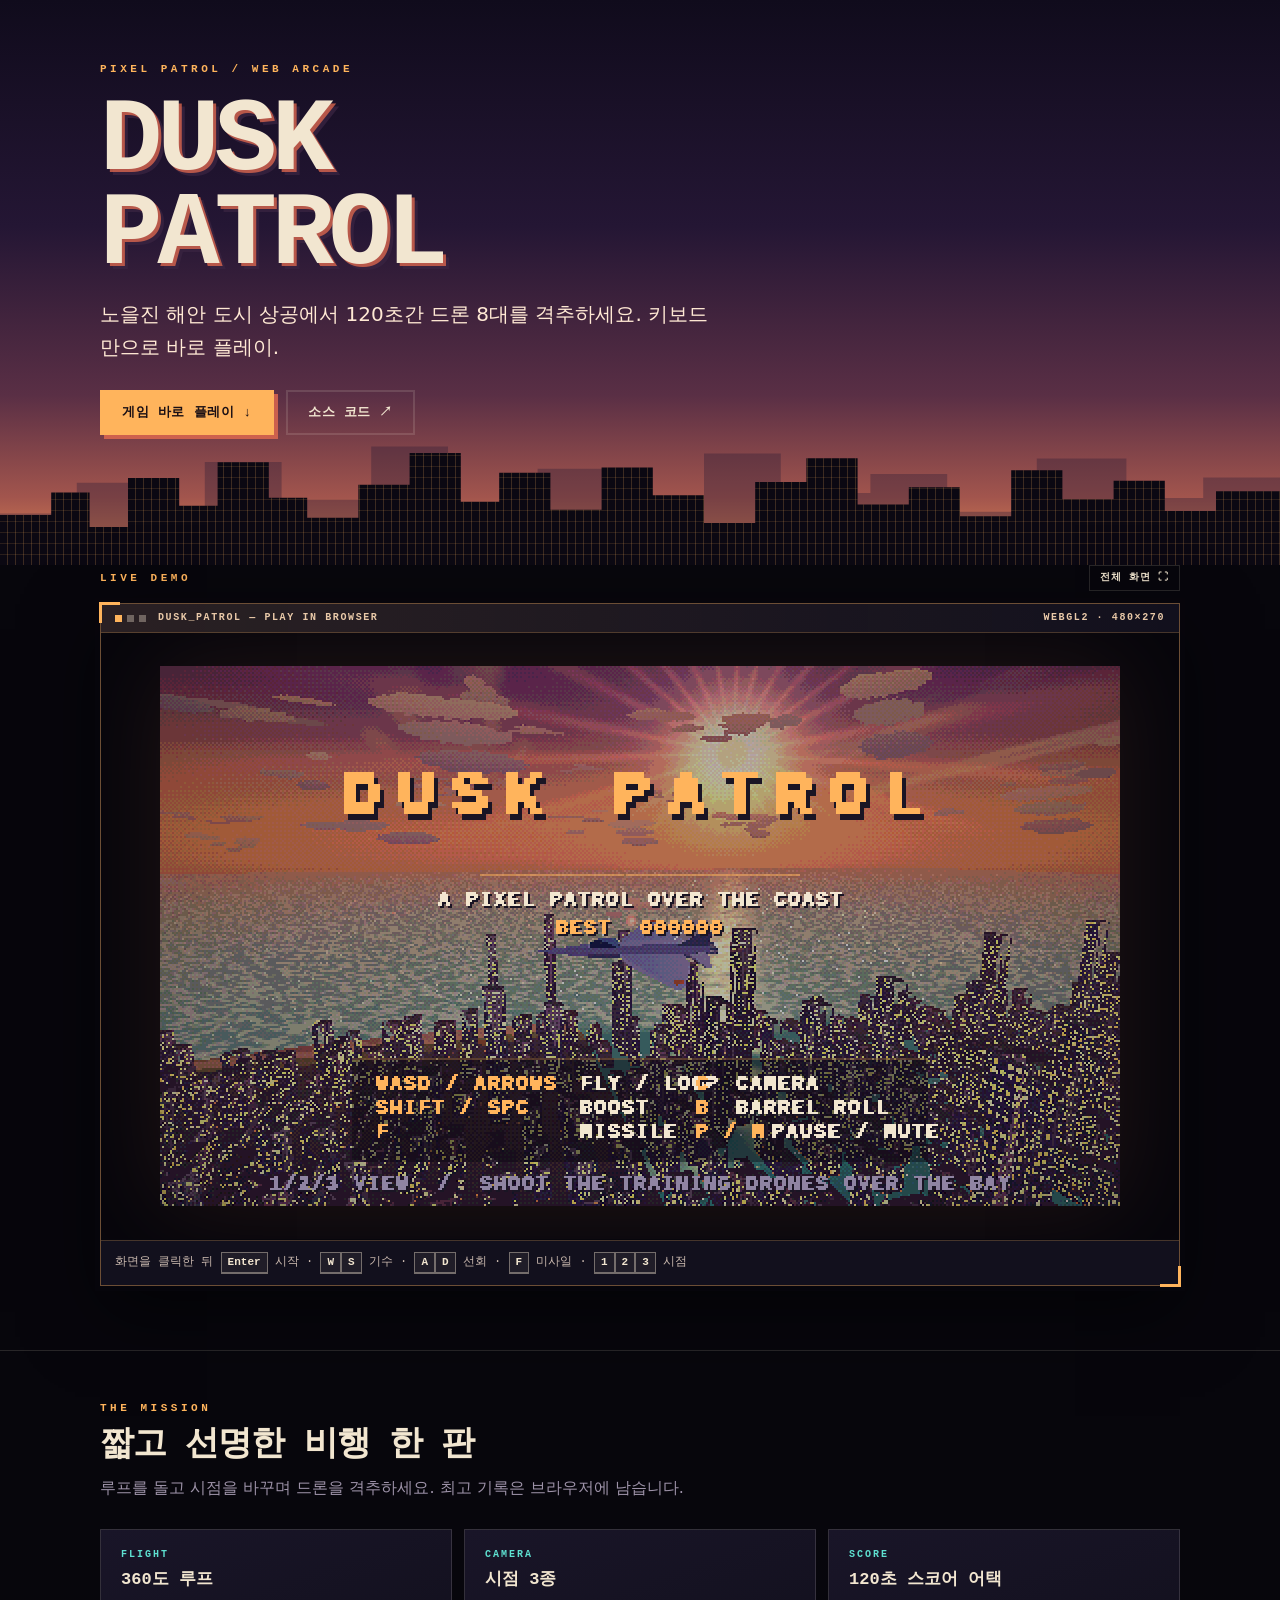
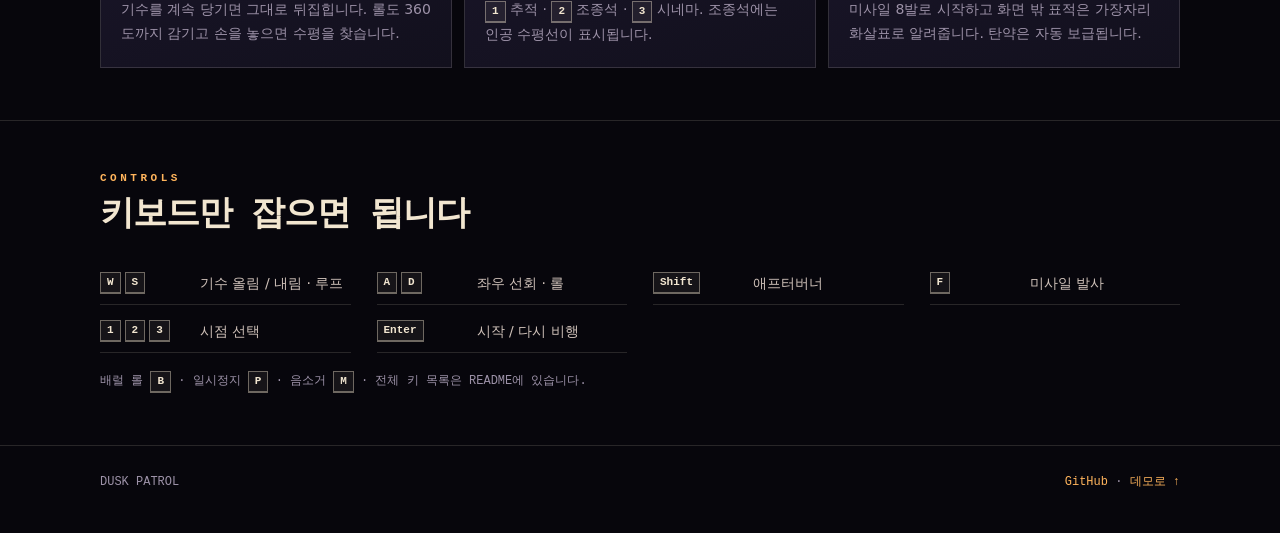
==== index.html @ 019f0d39 "Trim sky noise, HUD text, and landing sections" ====
<!doctype html>
<html lang="ko">
<head>
<meta charset="utf-8">
<meta name="viewport" content="width=device-width,initial-scale=1">
<title>DUSK PATROL — 픽셀 아트 전투기</title>
<meta name="description" content="WebGL2로 만든 480×270 픽셀 아트 전투기 게임. 360도 루프, 조종석 1인칭, 120초 드론 격추. 설치 없이 브라우저에서 바로 플레이.">
<meta property="og:type" content="website">
<meta property="og:title" content="DUSK PATROL">
<meta property="og:description" content="노을진 해안 도시 상공에서 120초간 드론 8대를 격추하세요. 키보드만으로 즐기는 픽셀 아트 플라이트 액션.">
<style>
  :root{
    --ink:#07060c;
    --panel:#12101d;
    --line:rgba(242,230,208,.14);
    --bone:#f2e6d0;
    --dim:#9d92a8;
    --amber:#ffb45c;
    --teal:#5ee0d0;
    --mono:ui-monospace,"SFMono-Regular",Consolas,"Courier New",monospace;
    --sans:system-ui,-apple-system,"Segoe UI","Malgun Gothic","Apple SD Gothic Neo",sans-serif;
  }
  *{box-sizing:border-box}
  html{scroll-behavior:smooth}
  body{margin:0;background:var(--ink);color:var(--bone);font-family:var(--sans);line-height:1.65;-webkit-font-smoothing:antialiased}
  a{color:inherit}
  :focus-visible{outline:2px solid var(--teal);outline-offset:3px}

  .sky{
    position:relative;overflow:hidden;padding:0 0 96px;
    background:linear-gradient(180deg,#100b1c 0%,#241634 40%,#5a2f45 70%,#a2554d 88%,#e48a55 100%);
  }
  .skyline{
    position:absolute;left:0;right:0;bottom:0;height:132px;pointer-events:none;
    background:
      repeating-linear-gradient(90deg,transparent 0 7px,rgba(255,180,92,.20) 7px 8px),
      repeating-linear-gradient(0deg,transparent 0 10px,rgba(255,180,92,.13) 10px 11px),
      #0b0812;
    clip-path:polygon(0 100%,0 62%,4% 62%,4% 45%,7% 45%,7% 71%,10% 71%,10% 34%,14% 34%,14% 55%,17% 55%,17% 22%,21% 22%,21% 49%,24% 49%,24% 64%,28% 64%,28% 39%,32% 39%,32% 15%,36% 15%,36% 52%,39% 52%,39% 30%,43% 30%,43% 58%,47% 58%,47% 26%,51% 26%,51% 47%,55% 47%,55% 68%,59% 68%,59% 37%,63% 37%,63% 19%,67% 19%,67% 54%,71% 54%,71% 41%,75% 41%,75% 63%,79% 63%,79% 28%,83% 28%,83% 50%,87% 50%,87% 36%,91% 36%,91% 59%,95% 59%,95% 44%,100% 44%,100% 100%);
  }
  .skyline.back{
    height:172px;opacity:.35;background:#2a1b34;
    clip-path:polygon(0 100%,0 70%,6% 70%,6% 52%,11% 52%,11% 75%,16% 75%,16% 40%,22% 40%,22% 62%,29% 62%,29% 31%,35% 31%,35% 66%,42% 66%,42% 44%,48% 44%,48% 72%,55% 72%,55% 35%,61% 35%,61% 58%,68% 58%,68% 47%,74% 47%,74% 69%,81% 69%,81% 38%,88% 38%,88% 61%,94% 61%,94% 49%,100% 49%,100% 100%);
  }

  .wrap{width:min(1080px,calc(100% - 40px));margin:0 auto;position:relative;z-index:1}
  .kicker{font:700 11px/1 var(--mono);letter-spacing:.32em;text-transform:uppercase;color:var(--amber)}
  .hero{padding:64px 0 34px;max-width:720px}
  h1{
    font:900 clamp(52px,10vw,104px)/.9 var(--mono);
    letter-spacing:-.05em;margin:20px 0 16px;
    text-shadow:3px 3px 0 rgba(228,107,79,.75),6px 6px 0 rgba(58,36,66,.75);
  }
  .lead{font-size:clamp(16px,2.2vw,20px);color:#ffe9d4;max-width:620px;margin:0 0 26px}
  .actions{display:flex;flex-wrap:wrap;gap:12px}
  .btn{
    display:inline-flex;align-items:center;gap:9px;
    font:700 13px/1 var(--mono);letter-spacing:.05em;text-transform:uppercase;
    padding:14px 20px;border:2px solid var(--amber);background:var(--amber);color:#1a0f14;
    text-decoration:none;box-shadow:4px 4px 0 rgba(228,107,79,.8);
    transition:transform .12s ease,box-shadow .12s ease;
  }
  .btn:hover{transform:translate(-2px,-2px);box-shadow:6px 6px 0 rgba(228,107,79,.8)}
  .btn.ghost{background:transparent;color:var(--bone);border-color:var(--line);box-shadow:none}
  .btn.ghost:hover{border-color:var(--teal);color:var(--teal)}

  .demo-block{position:relative;padding-bottom:64px}
  .demo-head{display:flex;align-items:center;justify-content:space-between;gap:16px;margin-bottom:12px;flex-wrap:wrap}
  .section-label{font:700 11px/1 var(--mono);letter-spacing:.32em;text-transform:uppercase;color:var(--amber);display:flex;align-items:center;gap:10px}
  .live-dot{width:7px;height:7px;background:var(--teal);box-shadow:0 0 10px var(--teal)}
  .console{
    position:relative;border:1px solid rgba(255,180,92,.38);background:var(--panel);
    box-shadow:0 0 0 5px rgba(7,6,12,.9),0 26px 70px rgba(0,0,0,.55);
  }
  .console::before,.console::after{content:"";position:absolute;width:18px;height:18px;z-index:3;pointer-events:none;border-color:var(--amber);border-style:solid}
  .console::before{top:-2px;left:-2px;border-width:3px 0 0 3px}
  .console::after{bottom:-2px;right:-2px;border-width:0 3px 3px 0}
  .console-bar{
    display:flex;align-items:center;gap:12px;padding:9px 14px;
    border-bottom:1px solid rgba(255,180,92,.22);
    background:linear-gradient(90deg,rgba(255,180,92,.1),transparent);
    font:700 10px/1 var(--mono);letter-spacing:.16em;text-transform:uppercase;color:#e9c9a8;
  }
  .dots{display:flex;gap:5px}
  .dots i{width:7px;height:7px;background:rgba(242,230,208,.35);display:block}
  .dots i:first-child{background:var(--amber)}
  .console-bar .spacer{flex:1}
  .fs-btn{
    border:1px solid var(--line);background:transparent;color:var(--bone);
    font:700 10px/1 var(--mono);letter-spacing:.1em;text-transform:uppercase;
    padding:7px 10px;cursor:pointer;
  }
  .fs-btn:hover{border-color:var(--amber);color:var(--amber)}
  .screen{position:relative;aspect-ratio:16/9;background:#07060c;overflow:hidden}
  .screen iframe{position:absolute;inset:0;width:100%;height:100%;border:0;display:block;background:#07060c}
  .demo-hint{
    padding:11px 14px;border-top:1px solid rgba(255,180,92,.22);
    color:#c9b8ae;font:500 12px/1.6 var(--mono);
  }
  kbd{
    display:inline-block;font:700 11px/1 var(--mono);
    border:1px solid rgba(242,230,208,.4);border-bottom-width:2px;
    padding:4px 6px;color:var(--bone);background:rgba(242,230,208,.06);
  }

  section.body{padding:52px 0;border-top:1px solid var(--line)}
  .intro{margin-bottom:28px}
  h2{font:800 clamp(24px,4vw,34px)/1.15 var(--mono);letter-spacing:-.03em;margin:12px 0 10px}
  .intro p{color:var(--dim);margin:0;max-width:660px}
  .cards{display:grid;grid-template-columns:repeat(3,minmax(0,1fr));gap:12px}
  .card{background:linear-gradient(160deg,#191528,var(--panel));border:1px solid var(--line);padding:20px}
  .card .tag{font:700 10px/1 var(--mono);letter-spacing:.2em;text-transform:uppercase;color:var(--teal)}
  .card h3{font:800 17px/1.2 var(--mono);margin:10px 0 8px}
  .card p{margin:0;color:var(--dim);font-size:14px}

  .keys{display:grid;grid-template-columns:repeat(auto-fit,minmax(210px,1fr));gap:6px 26px}
  .keyrow{display:flex;align-items:center;gap:12px;padding:9px 0;border-bottom:1px solid var(--line)}
  .keyrow .keyset{display:flex;gap:4px;min-width:88px}
  .keyrow span{color:#cfc1b9;font-size:14px}
  .note{color:var(--dim);font:500 12px/1.6 var(--mono);margin:18px 0 0}

  footer{border-top:1px solid var(--line);padding:26px 0 40px;color:var(--dim);font:500 12px/1.8 var(--mono)}
  .foot{display:flex;justify-content:space-between;gap:18px;flex-wrap:wrap}
  footer a{color:var(--amber);text-decoration:none}
  footer a:hover{text-decoration:underline}

  @media(max-width:760px){
    .hero{padding:46px 0 28px}
    .cards{grid-template-columns:1fr}
    .console-bar .spacer{display:none}
    .sky{padding-bottom:78px}
    .skyline{height:96px}.skyline.back{height:126px}
  }
  @media(prefers-reduced-motion:reduce){html{scroll-behavior:auto}*{transition:none!important}}
</style>
</head>
<body>

<header class="sky">
  <div class="skyline back"></div>
  <div class="skyline"></div>
  <div class="wrap">
    <div class="hero">
      <div class="kicker">Pixel patrol / web arcade</div>
      <h1>DUSK<br>PATROL</h1>
      <p class="lead">노을진 해안 도시 상공에서 120초간 드론 8대를 격추하세요. 키보드만으로 바로 플레이.</p>
      <div class="actions">
        <a class="btn" href="#demo">게임 바로 플레이 <span aria-hidden="true">↓</span></a>
        <a class="btn ghost" href="https://github.com/jeiel85/dusk-patrol" target="_blank" rel="noopener">소스 코드 ↗</a>
      </div>
    </div>
  </div>
</header>

<main>
  <div class="wrap demo-block" id="demo">
    <div class="demo-head">
      <div class="section-label">Live demo</div>
      <button class="fs-btn" id="fullscreen" type="button">전체 화면 ⛶</button>
    </div>
    <div class="console" id="console">
      <div class="console-bar">
        <span class="dots" aria-hidden="true"><i></i><i></i><i></i></span>
        <span>dusk_patrol — play in browser</span>
        <span class="spacer"></span>
        <span>WebGL2 · 480×270</span>
      </div>
      <div class="screen">
        <iframe id="game" src="game/index.html" title="DUSK PATROL 라이브 데모 — 브라우저에서 바로 플레이하는 전투기 게임" allow="fullscreen" allowfullscreen></iframe>
      </div>
      <div class="demo-hint">화면을 클릭한 뒤 <kbd>Enter</kbd> 시작 · <kbd>W</kbd><kbd>S</kbd> 기수 · <kbd>A</kbd><kbd>D</kbd> 선회 · <kbd>F</kbd> 미사일 · <kbd>1</kbd><kbd>2</kbd><kbd>3</kbd> 시점</div>
    </div>
  </div>

  <section class="body">
    <div class="wrap">
      <div class="intro">
        <div class="section-label">The mission</div>
        <h2>짧고 선명한 비행 한 판</h2>
        <p>루프를 돌고 시점을 바꾸며 드론을 격추하세요. 최고 기록은 브라우저에 남습니다.</p>
      </div>
      <div class="cards">
        <article class="card">
          <div class="tag">Flight</div>
          <h3>360도 루프</h3>
          <p>기수를 계속 당기면 그대로 뒤집힙니다. 롤도 360도까지 감기고 손을 놓으면 수평을 찾습니다.</p>
        </article>
        <article class="card">
          <div class="tag">Camera</div>
          <h3>시점 3종</h3>
          <p><kbd>1</kbd> 추적 · <kbd>2</kbd> 조종석 · <kbd>3</kbd> 시네마. 조종석에는 인공 수평선이 표시됩니다.</p>
        </article>
        <article class="card">
          <div class="tag">Score</div>
          <h3>120초 스코어 어택</h3>
          <p>미사일 8발로 시작하고 화면 밖 표적은 가장자리 화살표로 알려줍니다. 탄약은 자동 보급됩니다.</p>
        </article>
      </div>
    </div>
  </section>

  <section class="body">
    <div class="wrap">
      <div class="intro">
        <div class="section-label">Controls</div>
        <h2>키보드만 잡으면 됩니다</h2>
      </div>
      <div class="keys">
        <div class="keyrow"><span class="keyset"><kbd>W</kbd><kbd>S</kbd></span><span>기수 올림 / 내림 · 루프</span></div>
        <div class="keyrow"><span class="keyset"><kbd>A</kbd><kbd>D</kbd></span><span>좌우 선회 · 롤</span></div>
        <div class="keyrow"><span class="keyset"><kbd>Shift</kbd></span><span>애프터버너</span></div>
        <div class="keyrow"><span class="keyset"><kbd>F</kbd></span><span>미사일 발사</span></div>
        <div class="keyrow"><span class="keyset"><kbd>1</kbd><kbd>2</kbd><kbd>3</kbd></span><span>시점 선택</span></div>
        <div class="keyrow"><span class="keyset"><kbd>Enter</kbd></span><span>시작 / 다시 비행</span></div>
      </div>
      <p class="note">배럴 롤 <kbd>B</kbd> · 일시정지 <kbd>P</kbd> · 음소거 <kbd>M</kbd> · 전체 키 목록은 README에 있습니다.</p>
    </div>
  </section>

</main>

<footer>
  <div class="wrap foot">
    <span>DUSK PATROL</span>
    <span><a href="https://github.com/jeiel85/dusk-patrol" target="_blank" rel="noopener">GitHub</a> · <a href="#demo">데모로 ↑</a></span>
  </div>
</footer>

<script>
  document.getElementById('fullscreen').addEventListener('click', function () {
    const box = document.getElementById('console');
    if (document.fullscreenElement) { document.exitFullscreen(); return; }
    if (box.requestFullscreen) box.requestFullscreen();
    document.getElementById('game').focus();
  });
</script>
</body>
</html>
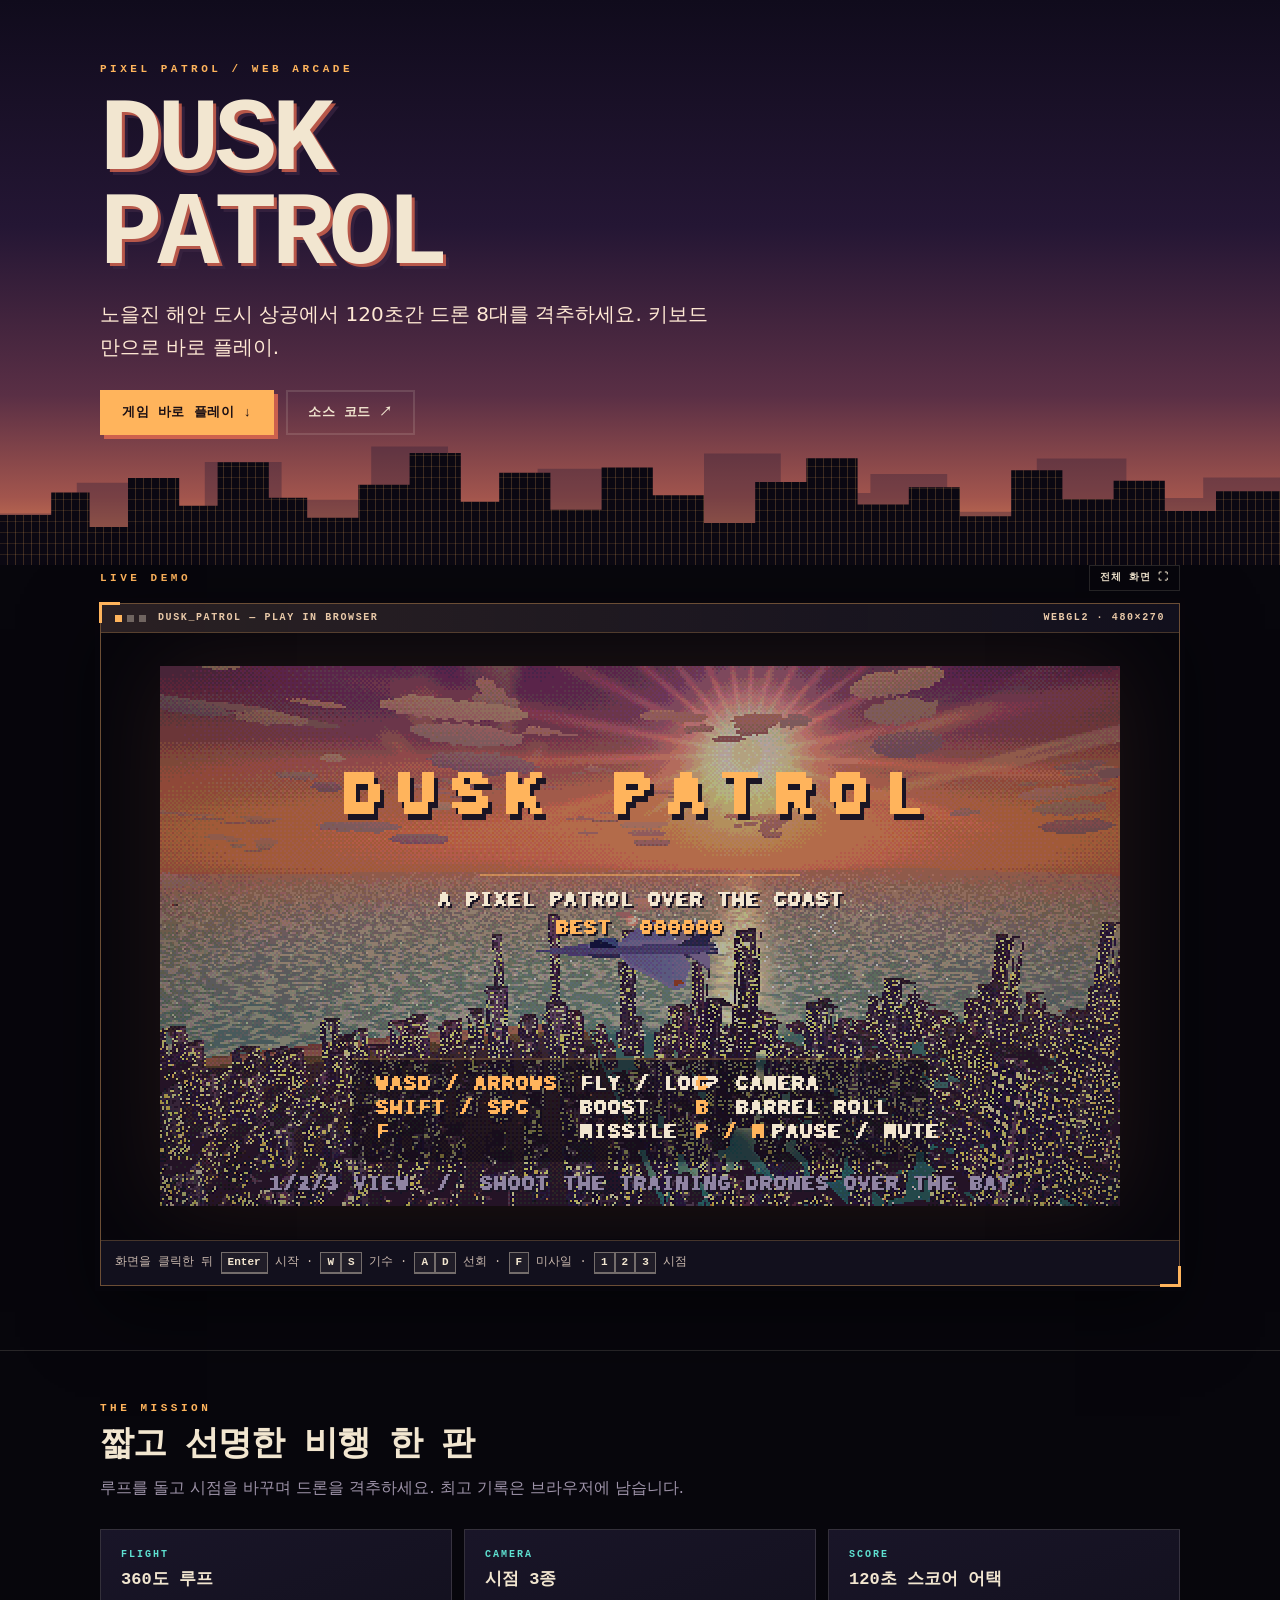
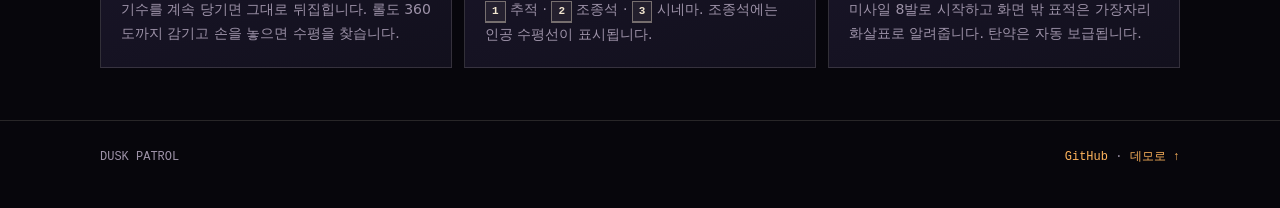
==== commit fedbf957: "Remove per-cloud allocations and landing controls section" ====
--- a/index.html
+++ b/index.html
@@ -113,12 +113,6 @@
   .card h3{font:800 17px/1.2 var(--mono);margin:10px 0 8px}
   .card p{margin:0;color:var(--dim);font-size:14px}
 
-  .keys{display:grid;grid-template-columns:repeat(auto-fit,minmax(210px,1fr));gap:6px 26px}
-  .keyrow{display:flex;align-items:center;gap:12px;padding:9px 0;border-bottom:1px solid var(--line)}
-  .keyrow .keyset{display:flex;gap:4px;min-width:88px}
-  .keyrow span{color:#cfc1b9;font-size:14px}
-  .note{color:var(--dim);font:500 12px/1.6 var(--mono);margin:18px 0 0}
-
   footer{border-top:1px solid var(--line);padding:26px 0 40px;color:var(--dim);font:500 12px/1.8 var(--mono)}
   .foot{display:flex;justify-content:space-between;gap:18px;flex-wrap:wrap}
   footer a{color:var(--amber);text-decoration:none}
@@ -199,24 +193,6 @@
     </div>
   </section>
 
-  <section class="body">
-    <div class="wrap">
-      <div class="intro">
-        <div class="section-label">Controls</div>
-        <h2>키보드만 잡으면 됩니다</h2>
-      </div>
-      <div class="keys">
-        <div class="keyrow"><span class="keyset"><kbd>W</kbd><kbd>S</kbd></span><span>기수 올림 / 내림 · 루프</span></div>
-        <div class="keyrow"><span class="keyset"><kbd>A</kbd><kbd>D</kbd></span><span>좌우 선회 · 롤</span></div>
-        <div class="keyrow"><span class="keyset"><kbd>Shift</kbd></span><span>애프터버너</span></div>
-        <div class="keyrow"><span class="keyset"><kbd>F</kbd></span><span>미사일 발사</span></div>
-        <div class="keyrow"><span class="keyset"><kbd>1</kbd><kbd>2</kbd><kbd>3</kbd></span><span>시점 선택</span></div>
-        <div class="keyrow"><span class="keyset"><kbd>Enter</kbd></span><span>시작 / 다시 비행</span></div>
-      </div>
-      <p class="note">배럴 롤 <kbd>B</kbd> · 일시정지 <kbd>P</kbd> · 음소거 <kbd>M</kbd> · 전체 키 목록은 README에 있습니다.</p>
-    </div>
-  </section>
-
 </main>
 
 <footer>
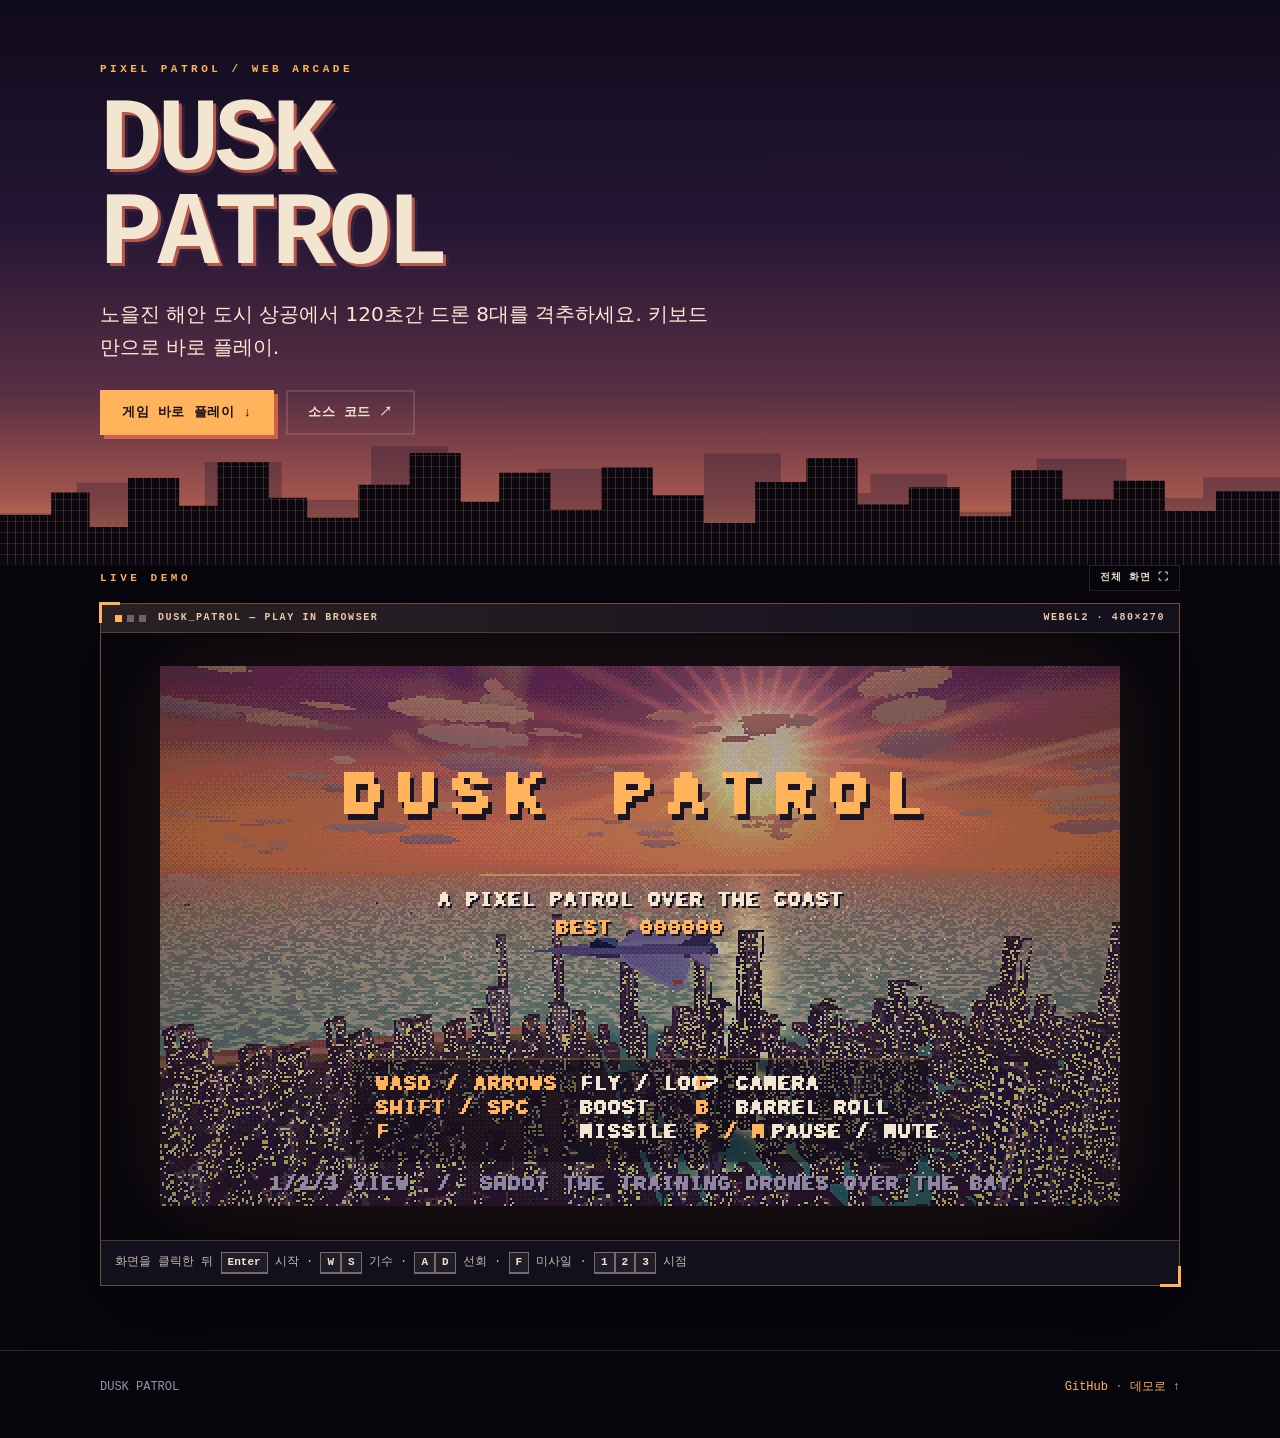
==== commit 61142ff4: "Precompute cloud tint and drop landing intro cards" ====
--- a/index.html
+++ b/index.html
@@ -103,16 +103,6 @@
     padding:4px 6px;color:var(--bone);background:rgba(242,230,208,.06);
   }
 
-  section.body{padding:52px 0;border-top:1px solid var(--line)}
-  .intro{margin-bottom:28px}
-  h2{font:800 clamp(24px,4vw,34px)/1.15 var(--mono);letter-spacing:-.03em;margin:12px 0 10px}
-  .intro p{color:var(--dim);margin:0;max-width:660px}
-  .cards{display:grid;grid-template-columns:repeat(3,minmax(0,1fr));gap:12px}
-  .card{background:linear-gradient(160deg,#191528,var(--panel));border:1px solid var(--line);padding:20px}
-  .card .tag{font:700 10px/1 var(--mono);letter-spacing:.2em;text-transform:uppercase;color:var(--teal)}
-  .card h3{font:800 17px/1.2 var(--mono);margin:10px 0 8px}
-  .card p{margin:0;color:var(--dim);font-size:14px}
-
   footer{border-top:1px solid var(--line);padding:26px 0 40px;color:var(--dim);font:500 12px/1.8 var(--mono)}
   .foot{display:flex;justify-content:space-between;gap:18px;flex-wrap:wrap}
   footer a{color:var(--amber);text-decoration:none}
@@ -120,7 +110,6 @@
 
   @media(max-width:760px){
     .hero{padding:46px 0 28px}
-    .cards{grid-template-columns:1fr}
     .console-bar .spacer{display:none}
     .sky{padding-bottom:78px}
     .skyline{height:96px}.skyline.back{height:126px}
@@ -166,33 +155,6 @@
     </div>
   </div>
 
-  <section class="body">
-    <div class="wrap">
-      <div class="intro">
-        <div class="section-label">The mission</div>
-        <h2>짧고 선명한 비행 한 판</h2>
-        <p>루프를 돌고 시점을 바꾸며 드론을 격추하세요. 최고 기록은 브라우저에 남습니다.</p>
-      </div>
-      <div class="cards">
-        <article class="card">
-          <div class="tag">Flight</div>
-          <h3>360도 루프</h3>
-          <p>기수를 계속 당기면 그대로 뒤집힙니다. 롤도 360도까지 감기고 손을 놓으면 수평을 찾습니다.</p>
-        </article>
-        <article class="card">
-          <div class="tag">Camera</div>
-          <h3>시점 3종</h3>
-          <p><kbd>1</kbd> 추적 · <kbd>2</kbd> 조종석 · <kbd>3</kbd> 시네마. 조종석에는 인공 수평선이 표시됩니다.</p>
-        </article>
-        <article class="card">
-          <div class="tag">Score</div>
-          <h3>120초 스코어 어택</h3>
-          <p>미사일 8발로 시작하고 화면 밖 표적은 가장자리 화살표로 알려줍니다. 탄약은 자동 보급됩니다.</p>
-        </article>
-      </div>
-    </div>
-  </section>
-
 </main>
 
 <footer>
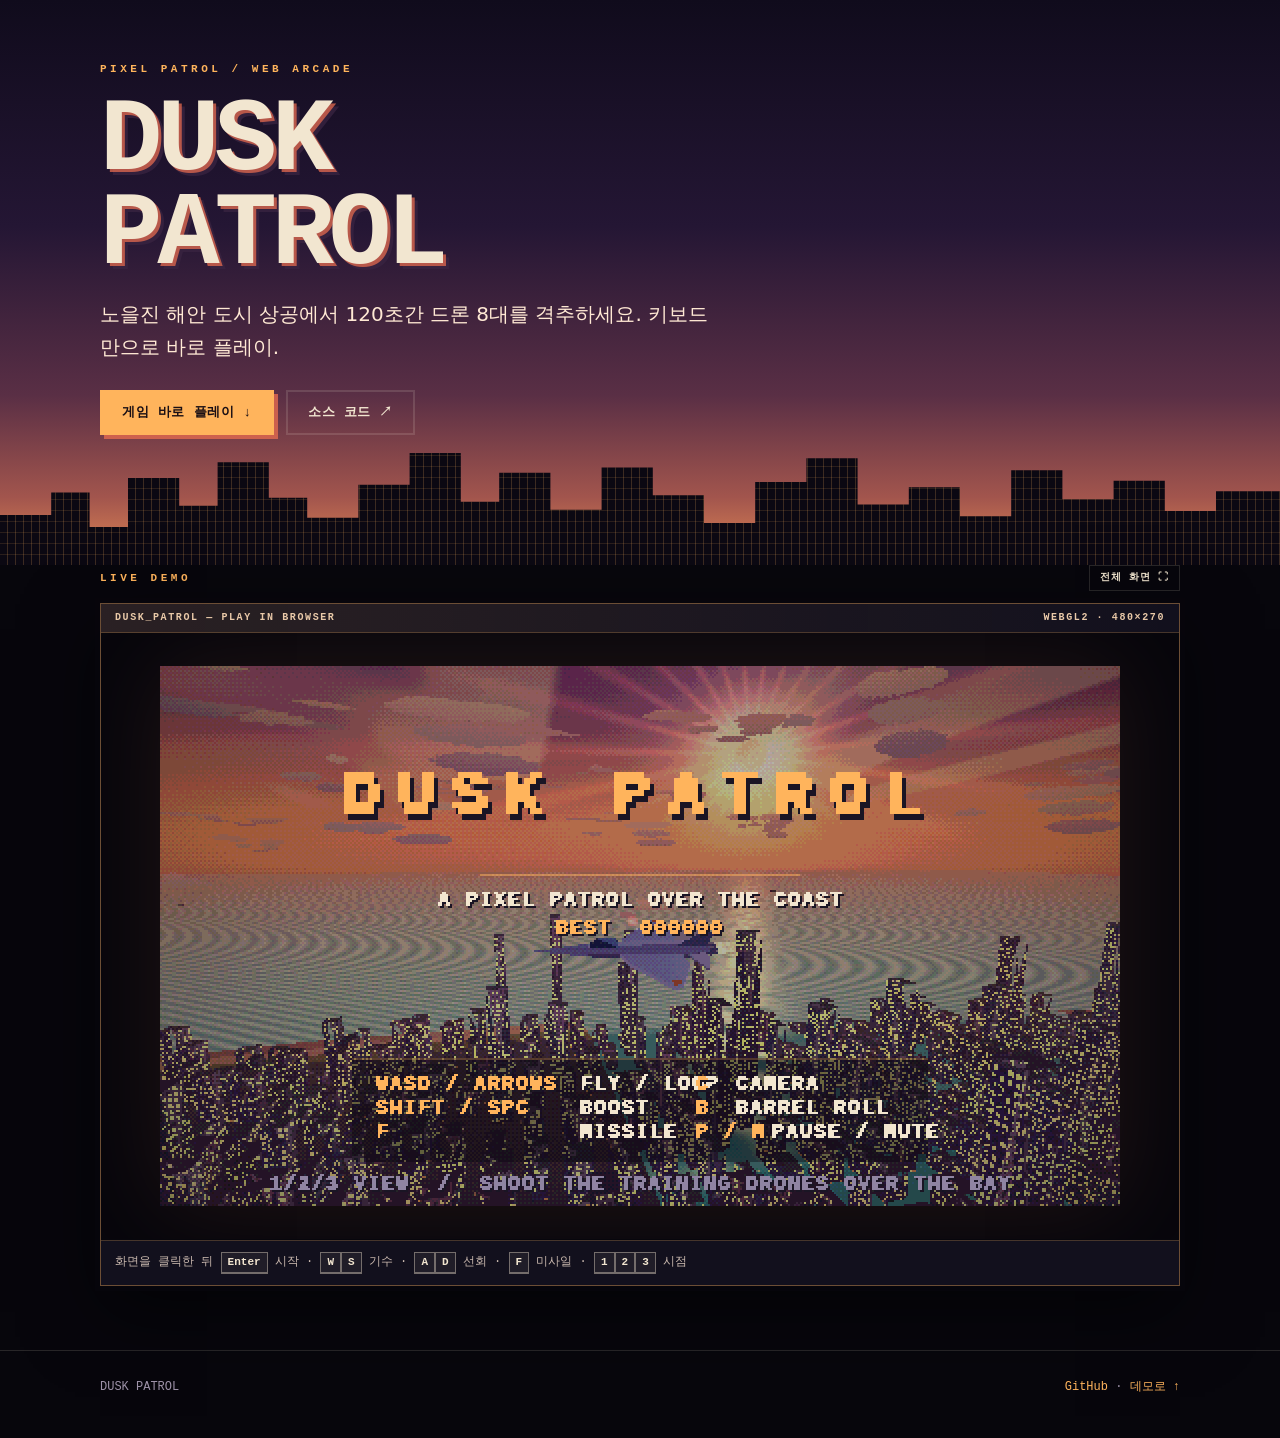
==== commit fe9ac932: "Simplify shaders for throughput and strip landing decorations" ====
--- a/index.html
+++ b/index.html
@@ -38,11 +38,6 @@
       #0b0812;
     clip-path:polygon(0 100%,0 62%,4% 62%,4% 45%,7% 45%,7% 71%,10% 71%,10% 34%,14% 34%,14% 55%,17% 55%,17% 22%,21% 22%,21% 49%,24% 49%,24% 64%,28% 64%,28% 39%,32% 39%,32% 15%,36% 15%,36% 52%,39% 52%,39% 30%,43% 30%,43% 58%,47% 58%,47% 26%,51% 26%,51% 47%,55% 47%,55% 68%,59% 68%,59% 37%,63% 37%,63% 19%,67% 19%,67% 54%,71% 54%,71% 41%,75% 41%,75% 63%,79% 63%,79% 28%,83% 28%,83% 50%,87% 50%,87% 36%,91% 36%,91% 59%,95% 59%,95% 44%,100% 44%,100% 100%);
   }
-  .skyline.back{
-    height:172px;opacity:.35;background:#2a1b34;
-    clip-path:polygon(0 100%,0 70%,6% 70%,6% 52%,11% 52%,11% 75%,16% 75%,16% 40%,22% 40%,22% 62%,29% 62%,29% 31%,35% 31%,35% 66%,42% 66%,42% 44%,48% 44%,48% 72%,55% 72%,55% 35%,61% 35%,61% 58%,68% 58%,68% 47%,74% 47%,74% 69%,81% 69%,81% 38%,88% 38%,88% 61%,94% 61%,94% 49%,100% 49%,100% 100%);
-  }
-
   .wrap{width:min(1080px,calc(100% - 40px));margin:0 auto;position:relative;z-index:1}
   .kicker{font:700 11px/1 var(--mono);letter-spacing:.32em;text-transform:uppercase;color:var(--amber)}
   .hero{padding:64px 0 34px;max-width:720px}
@@ -72,18 +67,12 @@
     position:relative;border:1px solid rgba(255,180,92,.38);background:var(--panel);
     box-shadow:0 0 0 5px rgba(7,6,12,.9),0 26px 70px rgba(0,0,0,.55);
   }
-  .console::before,.console::after{content:"";position:absolute;width:18px;height:18px;z-index:3;pointer-events:none;border-color:var(--amber);border-style:solid}
-  .console::before{top:-2px;left:-2px;border-width:3px 0 0 3px}
-  .console::after{bottom:-2px;right:-2px;border-width:0 3px 3px 0}
   .console-bar{
     display:flex;align-items:center;gap:12px;padding:9px 14px;
     border-bottom:1px solid rgba(255,180,92,.22);
     background:linear-gradient(90deg,rgba(255,180,92,.1),transparent);
     font:700 10px/1 var(--mono);letter-spacing:.16em;text-transform:uppercase;color:#e9c9a8;
   }
-  .dots{display:flex;gap:5px}
-  .dots i{width:7px;height:7px;background:rgba(242,230,208,.35);display:block}
-  .dots i:first-child{background:var(--amber)}
   .console-bar .spacer{flex:1}
   .fs-btn{
     border:1px solid var(--line);background:transparent;color:var(--bone);
@@ -112,7 +101,7 @@
     .hero{padding:46px 0 28px}
     .console-bar .spacer{display:none}
     .sky{padding-bottom:78px}
-    .skyline{height:96px}.skyline.back{height:126px}
+    .skyline{height:96px}
   }
   @media(prefers-reduced-motion:reduce){html{scroll-behavior:auto}*{transition:none!important}}
 </style>
@@ -120,7 +109,6 @@
 <body>
 
 <header class="sky">
-  <div class="skyline back"></div>
   <div class="skyline"></div>
   <div class="wrap">
     <div class="hero">
@@ -143,7 +131,6 @@
     </div>
     <div class="console" id="console">
       <div class="console-bar">
-        <span class="dots" aria-hidden="true"><i></i><i></i><i></i></span>
         <span>dusk_patrol — play in browser</span>
         <span class="spacer"></span>
         <span>WebGL2 · 480×270</span>
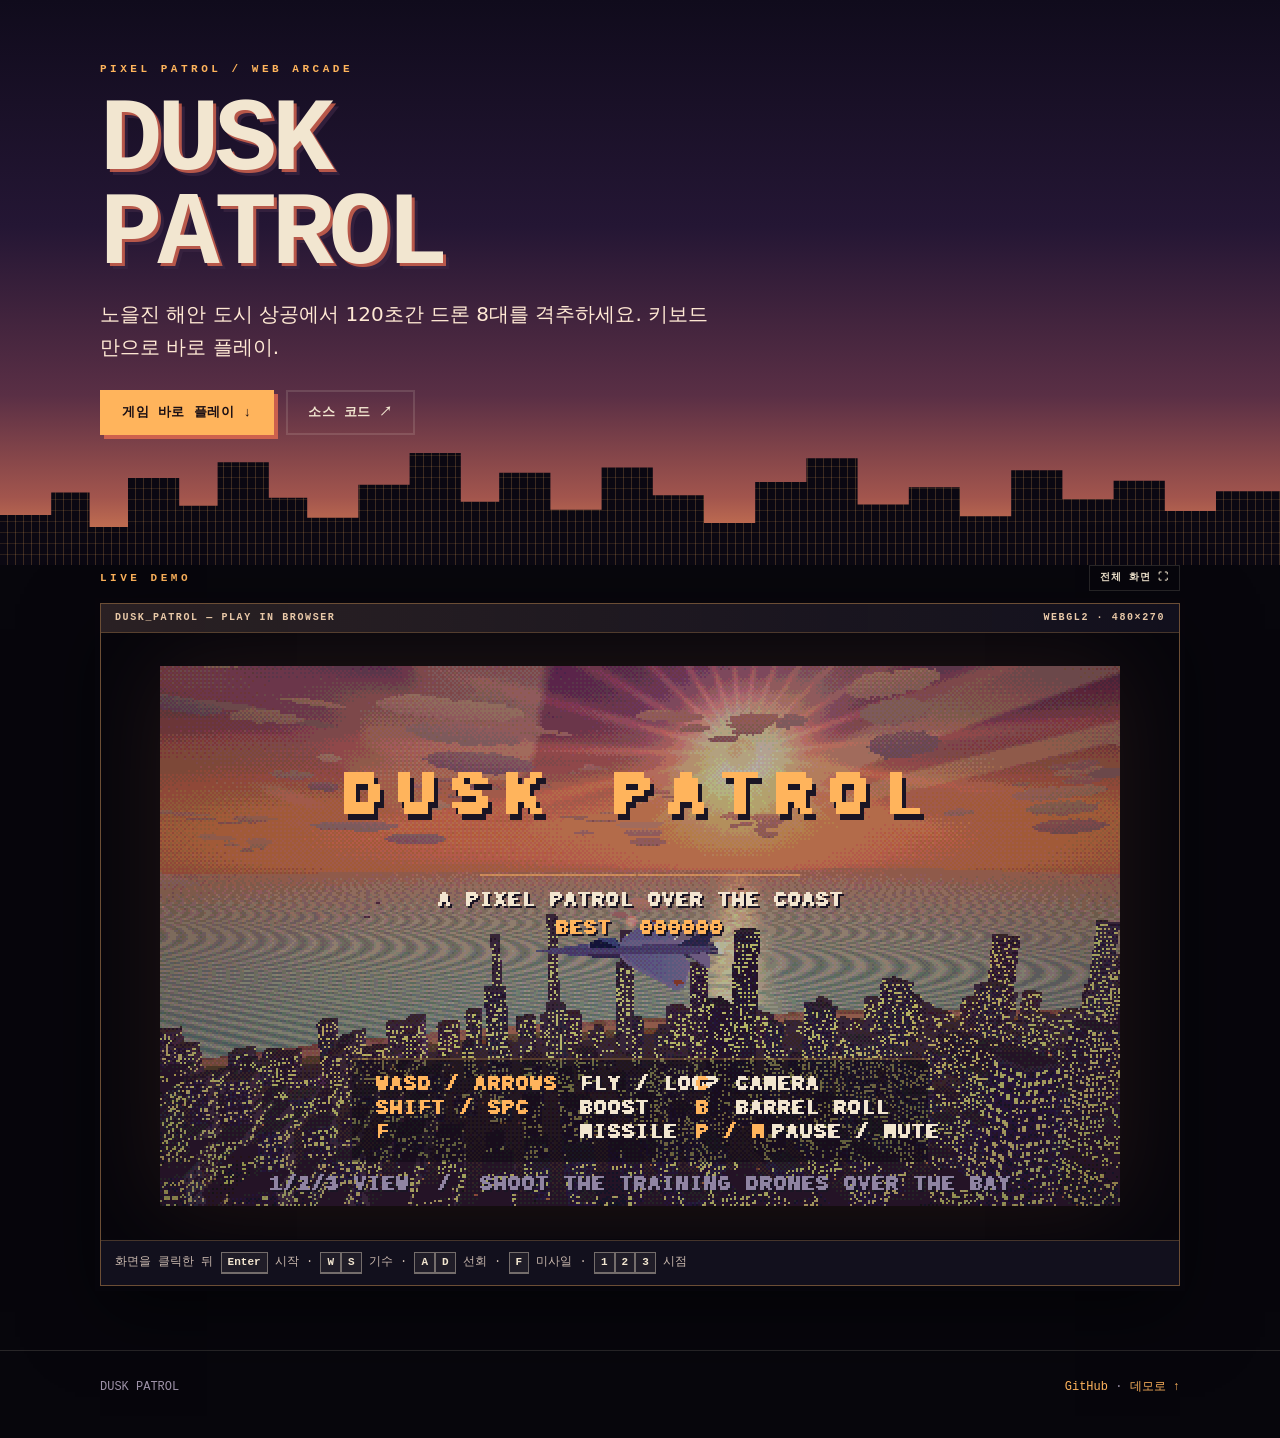
==== commit 8d87aa56: "Add gameplay cover image for link previews Co-Authored-By: Claude Opus 5.5 <noreply@anthropic.com>" ====
--- a/index.html
+++ b/index.html
@@ -8,6 +8,10 @@
 <meta property="og:type" content="website">
 <meta property="og:title" content="DUSK PATROL">
 <meta property="og:description" content="노을진 해안 도시 상공에서 120초간 드론 8대를 격추하세요. 키보드만으로 즐기는 픽셀 아트 플라이트 액션.">
+<meta property="og:image" content="https://jeiel85.github.io/dusk-patrol/docs/cover.png">
+<meta property="og:image:width" content="960">
+<meta property="og:image:height" content="540">
+<meta name="twitter:card" content="summary_large_image">
 <style>
   :root{
     --ink:#07060c;
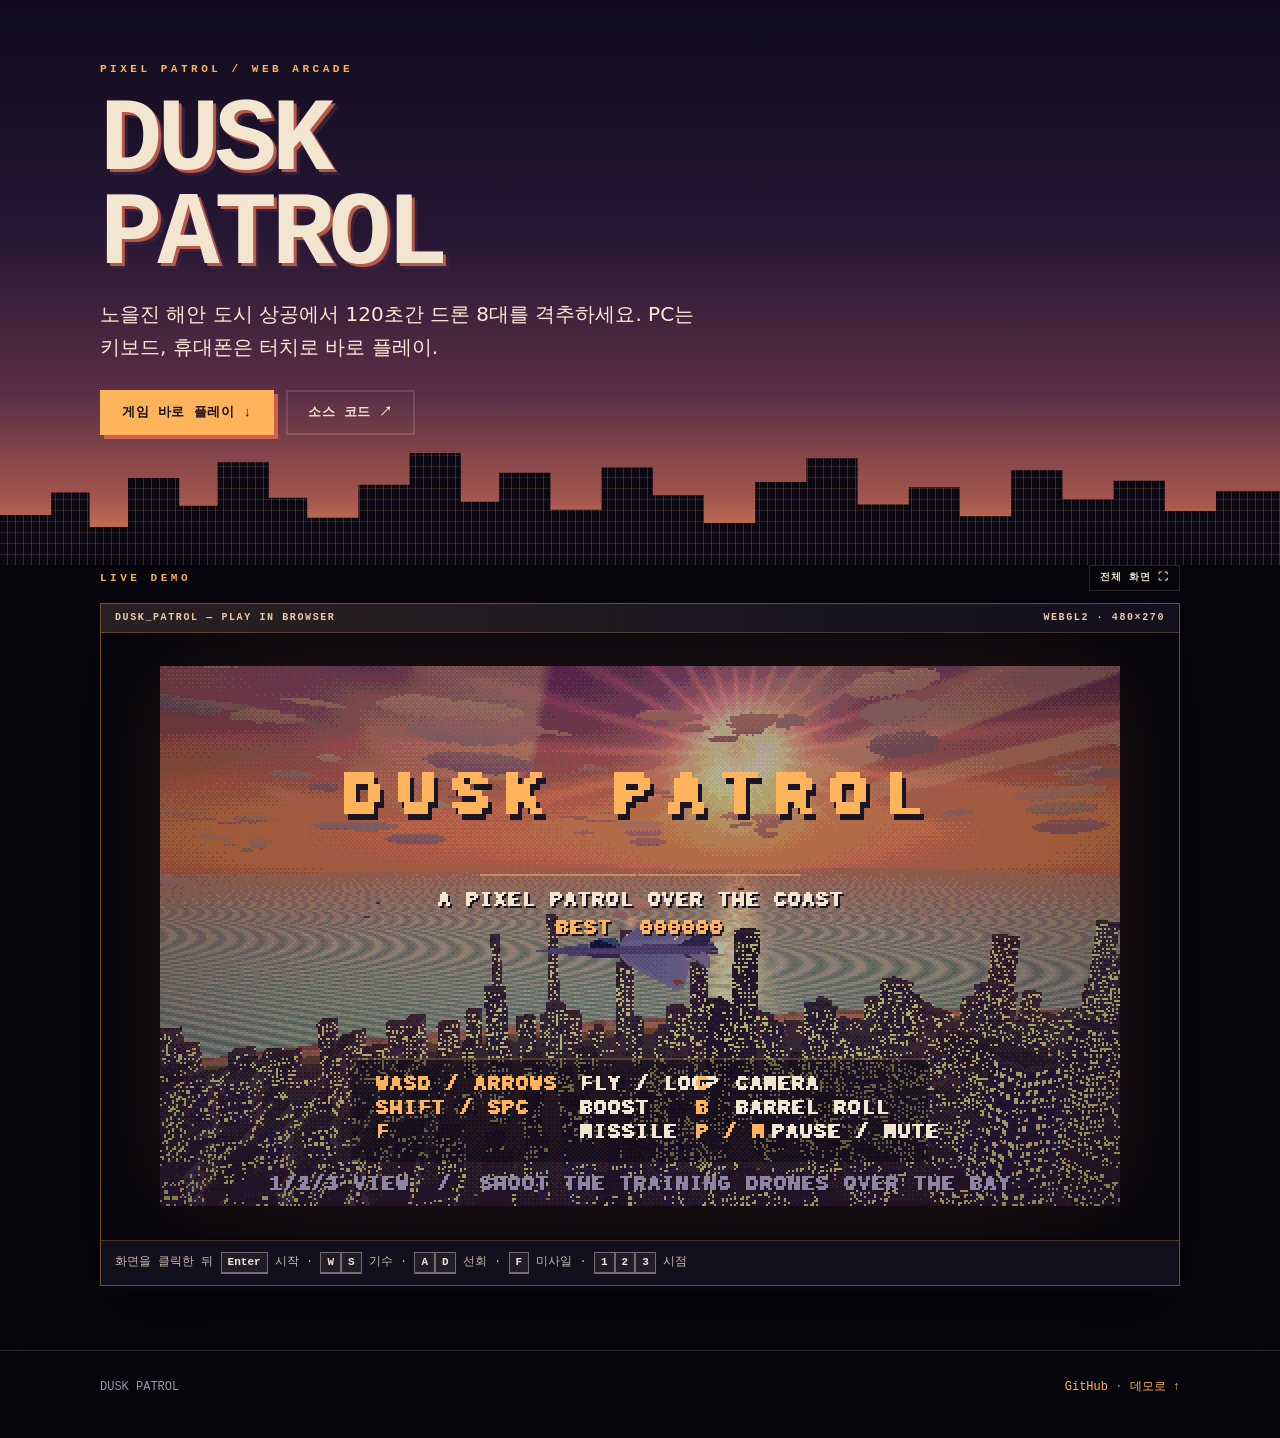
==== commit 93453372: "Split the game into game/src modules with a single-file build The 2,400-line game/index.html is now " ====
--- a/index.html
+++ b/index.html
@@ -7,7 +7,7 @@
 <meta name="description" content="WebGL2로 만든 480×270 픽셀 아트 전투기 게임. 360도 루프, 조종석 1인칭, 120초 드론 격추. 설치 없이 브라우저에서 바로 플레이.">
 <meta property="og:type" content="website">
 <meta property="og:title" content="DUSK PATROL">
-<meta property="og:description" content="노을진 해안 도시 상공에서 120초간 드론 8대를 격추하세요. 키보드만으로 즐기는 픽셀 아트 플라이트 액션.">
+<meta property="og:description" content="노을진 해안 도시 상공에서 120초간 드론 8대를 격추하세요. PC는 키보드, 휴대폰은 터치로 즐기는 픽셀 아트 플라이트 액션.">
 <meta property="og:image" content="https://jeiel85.github.io/dusk-patrol/docs/cover.png">
 <meta property="og:image:width" content="960">
 <meta property="og:image:height" content="540">
@@ -96,6 +96,9 @@
     padding:4px 6px;color:var(--bone);background:rgba(242,230,208,.06);
   }
 
+  .hint-touch{display:none}
+  @media(pointer:coarse){.hint-keys{display:none}.hint-touch{display:inline}}
+
   footer{border-top:1px solid var(--line);padding:26px 0 40px;color:var(--dim);font:500 12px/1.8 var(--mono)}
   .foot{display:flex;justify-content:space-between;gap:18px;flex-wrap:wrap}
   footer a{color:var(--amber);text-decoration:none}
@@ -118,7 +121,7 @@
     <div class="hero">
       <div class="kicker">Pixel patrol / web arcade</div>
       <h1>DUSK<br>PATROL</h1>
-      <p class="lead">노을진 해안 도시 상공에서 120초간 드론 8대를 격추하세요. 키보드만으로 바로 플레이.</p>
+      <p class="lead">노을진 해안 도시 상공에서 120초간 드론 8대를 격추하세요. PC는 키보드, 휴대폰은 터치로 바로 플레이.</p>
       <div class="actions">
         <a class="btn" href="#demo">게임 바로 플레이 <span aria-hidden="true">↓</span></a>
         <a class="btn ghost" href="https://github.com/jeiel85/dusk-patrol" target="_blank" rel="noopener">소스 코드 ↗</a>
@@ -142,7 +145,10 @@
       <div class="screen">
         <iframe id="game" src="game/index.html" title="DUSK PATROL 라이브 데모 — 브라우저에서 바로 플레이하는 전투기 게임" allow="fullscreen" allowfullscreen></iframe>
       </div>
-      <div class="demo-hint">화면을 클릭한 뒤 <kbd>Enter</kbd> 시작 · <kbd>W</kbd><kbd>S</kbd> 기수 · <kbd>A</kbd><kbd>D</kbd> 선회 · <kbd>F</kbd> 미사일 · <kbd>1</kbd><kbd>2</kbd><kbd>3</kbd> 시점</div>
+      <div class="demo-hint">
+        <span class="hint-keys">화면을 클릭한 뒤 <kbd>Enter</kbd> 시작 · <kbd>W</kbd><kbd>S</kbd> 기수 · <kbd>A</kbd><kbd>D</kbd> 선회 · <kbd>F</kbd> 미사일 · <kbd>1</kbd><kbd>2</kbd><kbd>3</kbd> 시점</span>
+        <span class="hint-touch">화면을 탭해 시작 · 왼쪽 절반을 드래그해 조종 · <kbd>FIRE</kbd> 미사일 · <kbd>BOOST</kbd> 가속 · 전체 화면이나 가로 화면이 편합니다</span>
+      </div>
     </div>
   </div>
 
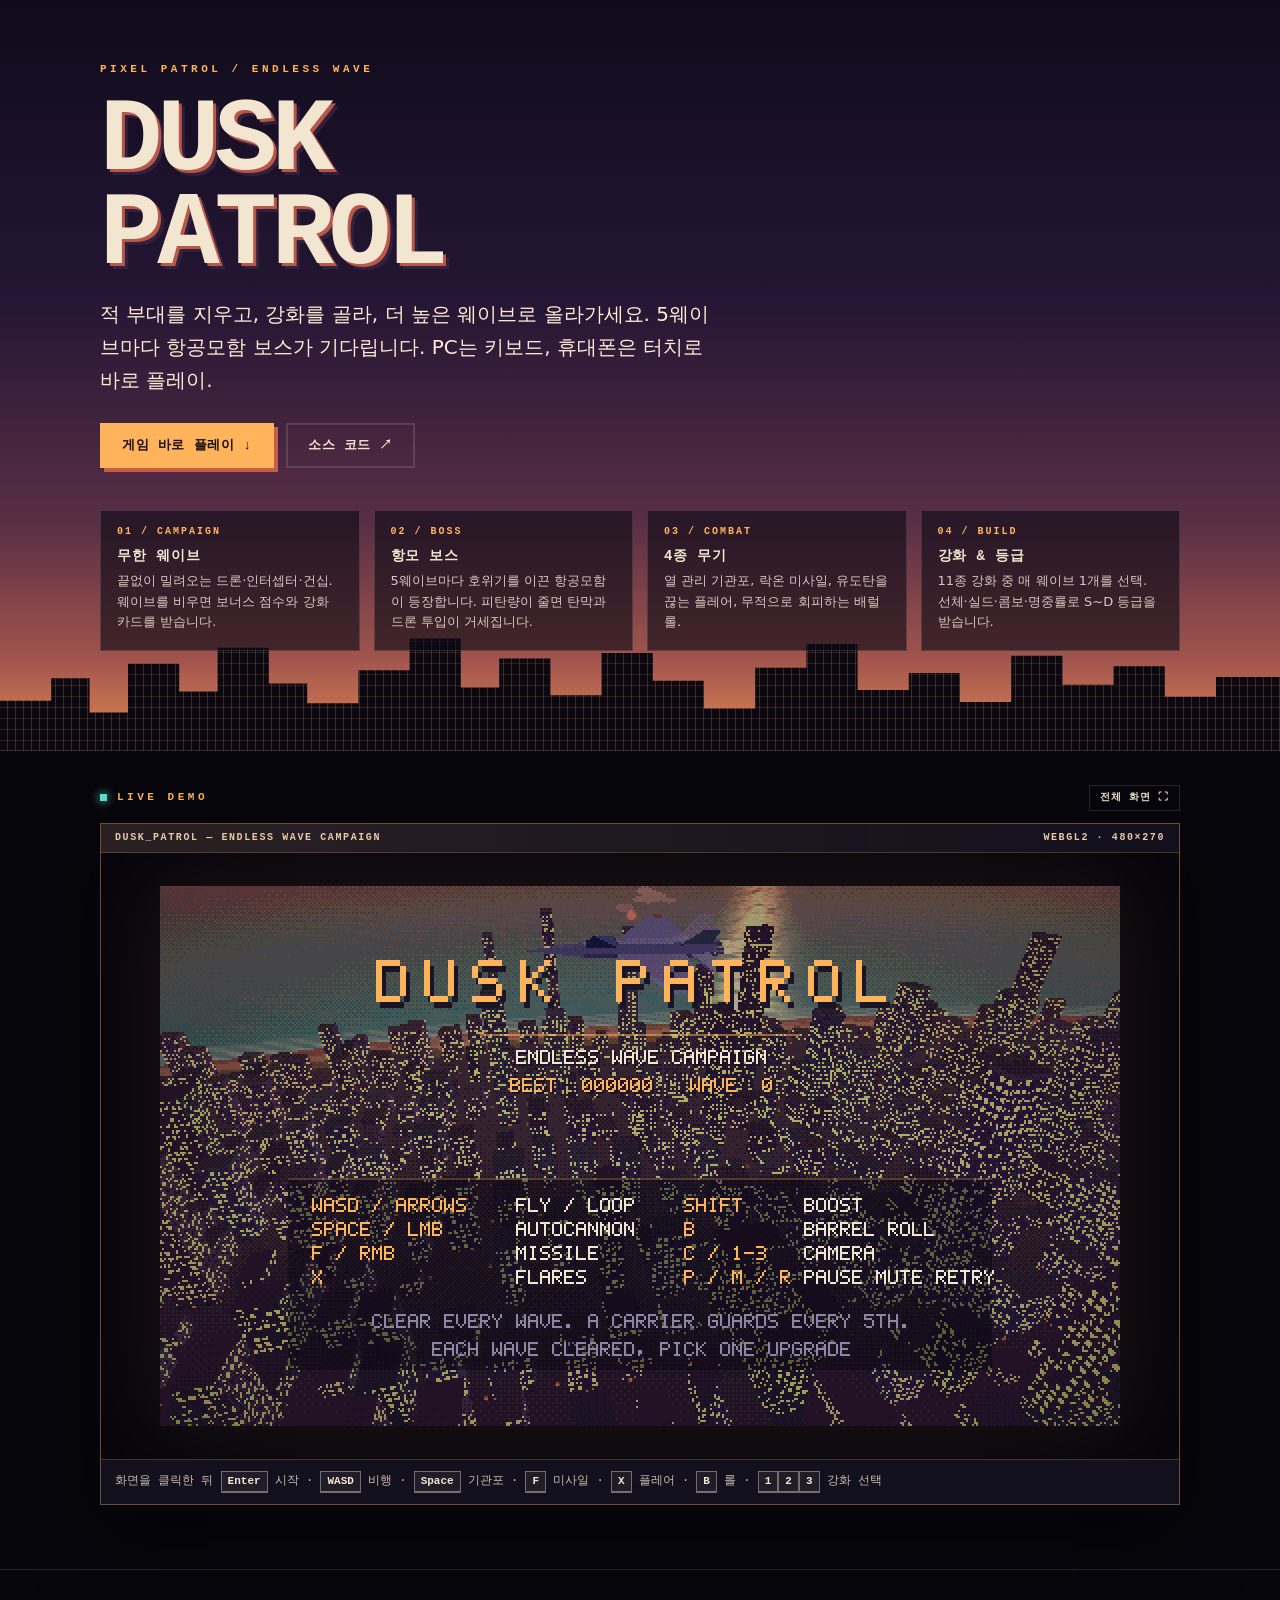
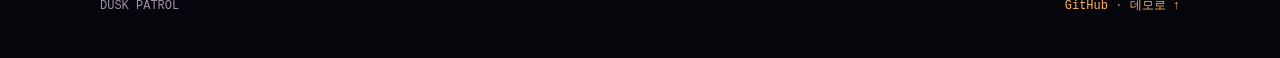
==== commit 2b4e39e0: "Rebuild DUSK PATROL as an endless wave campaign - Replace the 120s score attack with escalating wave" ====
--- a/index.html
+++ b/index.html
@@ -3,11 +3,11 @@
 <head>
 <meta charset="utf-8">
 <meta name="viewport" content="width=device-width,initial-scale=1">
-<title>DUSK PATROL — 픽셀 아트 전투기</title>
-<meta name="description" content="WebGL2로 만든 480×270 픽셀 아트 전투기 게임. 360도 루프, 조종석 1인칭, 120초 드론 격추. 설치 없이 브라우저에서 바로 플레이.">
+<title>DUSK PATROL — 무한 웨이브 픽셀 전투기</title>
+<meta name="description" content="WebGL2로 만든 480×270 픽셀 아트 전투기 게임. 무한 웨이브 캠페인, 5웨이브마다 항공모함 보스, 기관포·미사일·플레어·배럴 롤, 웨이브마다 고르는 강화 카드. 설치 없이 브라우저에서 바로 플레이.">
 <meta property="og:type" content="website">
 <meta property="og:title" content="DUSK PATROL">
-<meta property="og:description" content="노을진 해안 도시 상공에서 120초간 드론 8대를 격추하세요. PC는 키보드, 휴대폰은 터치로 즐기는 픽셀 아트 플라이트 액션.">
+<meta property="og:description" content="노을진 해안 도시 상공에서 적 부대를 지우고 강화를 고르세요. 5웨이브마다 항모 보스가 등장하는 무한 웨이브 픽셀 플라이트 액션.">
 <meta property="og:image" content="https://jeiel85.github.io/dusk-patrol/docs/cover.png">
 <meta property="og:image:width" content="960">
 <meta property="og:image:height" content="540">
@@ -63,7 +63,13 @@
   .btn.ghost{background:transparent;color:var(--bone);border-color:var(--line);box-shadow:none}
   .btn.ghost:hover{border-color:var(--teal);color:var(--teal)}
 
-  .demo-block{position:relative;padding-bottom:64px}
+  .features{display:grid;grid-template-columns:repeat(4,1fr);gap:14px;padding:8px 0 4px}
+  .feature{border:1px solid var(--line);background:rgba(12,10,22,.62);padding:16px 16px 18px}
+  .feature .idx{font:700 10px/1 var(--mono);letter-spacing:.2em;color:var(--amber)}
+  .feature h2{font:700 14px/1.3 var(--mono);letter-spacing:.06em;margin:10px 0 6px;color:var(--bone)}
+  .feature p{margin:0;color:#d8c7be;font-size:13px;line-height:1.55}
+
+  .demo-block{position:relative;padding:34px 0 64px}
   .demo-head{display:flex;align-items:center;justify-content:space-between;gap:16px;margin-bottom:12px;flex-wrap:wrap}
   .section-label{font:700 11px/1 var(--mono);letter-spacing:.32em;text-transform:uppercase;color:var(--amber);display:flex;align-items:center;gap:10px}
   .live-dot{width:7px;height:7px;background:var(--teal);box-shadow:0 0 10px var(--teal)}
@@ -106,6 +112,7 @@
 
   @media(max-width:760px){
     .hero{padding:46px 0 28px}
+    .features{grid-template-columns:repeat(2,1fr);gap:10px}
     .console-bar .spacer{display:none}
     .sky{padding-bottom:78px}
     .skyline{height:96px}
@@ -119,13 +126,19 @@
   <div class="skyline"></div>
   <div class="wrap">
     <div class="hero">
-      <div class="kicker">Pixel patrol / web arcade</div>
+      <div class="kicker">Pixel patrol / endless wave</div>
       <h1>DUSK<br>PATROL</h1>
-      <p class="lead">노을진 해안 도시 상공에서 120초간 드론 8대를 격추하세요. PC는 키보드, 휴대폰은 터치로 바로 플레이.</p>
+      <p class="lead">적 부대를 지우고, 강화를 골라, 더 높은 웨이브로 올라가세요. 5웨이브마다 항공모함 보스가 기다립니다. PC는 키보드, 휴대폰은 터치로 바로 플레이.</p>
       <div class="actions">
         <a class="btn" href="#demo">게임 바로 플레이 <span aria-hidden="true">↓</span></a>
         <a class="btn ghost" href="https://github.com/jeiel85/dusk-patrol" target="_blank" rel="noopener">소스 코드 ↗</a>
       </div>
+    </div>
+    <div class="features">
+      <div class="feature"><div class="idx">01 / CAMPAIGN</div><h2>무한 웨이브</h2><p>끝없이 밀려오는 드론·인터셉터·건십. 웨이브를 비우면 보너스 점수와 강화 카드를 받습니다.</p></div>
+      <div class="feature"><div class="idx">02 / BOSS</div><h2>항모 보스</h2><p>5웨이브마다 호위기를 이끈 항공모함이 등장합니다. 피탄량이 줄면 탄막과 드론 투입이 거세집니다.</p></div>
+      <div class="feature"><div class="idx">03 / COMBAT</div><h2>4종 무기</h2><p>열 관리 기관포, 락온 미사일, 유도탄을 끊는 플레어, 무적으로 회피하는 배럴 롤.</p></div>
+      <div class="feature"><div class="idx">04 / BUILD</div><h2>강화 &amp; 등급</h2><p>11종 강화 중 매 웨이브 1개를 선택. 선체·실드·콤보·명중률로 S~D 등급을 받습니다.</p></div>
     </div>
   </div>
 </header>
@@ -133,21 +146,21 @@
 <main>
   <div class="wrap demo-block" id="demo">
     <div class="demo-head">
-      <div class="section-label">Live demo</div>
+      <div class="section-label"><span class="live-dot"></span> Live demo</div>
       <button class="fs-btn" id="fullscreen" type="button">전체 화면 ⛶</button>
     </div>
     <div class="console" id="console">
       <div class="console-bar">
-        <span>dusk_patrol — play in browser</span>
+        <span>dusk_patrol — endless wave campaign</span>
         <span class="spacer"></span>
         <span>WebGL2 · 480×270</span>
       </div>
       <div class="screen">
-        <iframe id="game" src="game/index.html" title="DUSK PATROL 라이브 데모 — 브라우저에서 바로 플레이하는 전투기 게임" allow="fullscreen" allowfullscreen></iframe>
+        <iframe id="game" src="game/index.html" title="DUSK PATROL 라이브 데모 — 브라우저에서 바로 플레이하는 무한 웨이브 전투기 게임" allow="fullscreen" allowfullscreen></iframe>
       </div>
       <div class="demo-hint">
-        <span class="hint-keys">화면을 클릭한 뒤 <kbd>Enter</kbd> 시작 · <kbd>W</kbd><kbd>S</kbd> 기수 · <kbd>A</kbd><kbd>D</kbd> 선회 · <kbd>F</kbd> 미사일 · <kbd>1</kbd><kbd>2</kbd><kbd>3</kbd> 시점</span>
-        <span class="hint-touch">화면을 탭해 시작 · 왼쪽 절반을 드래그해 조종 · <kbd>FIRE</kbd> 미사일 · <kbd>BOOST</kbd> 가속 · 전체 화면이나 가로 화면이 편합니다</span>
+        <span class="hint-keys">화면을 클릭한 뒤 <kbd>Enter</kbd> 시작 · <kbd>WASD</kbd> 비행 · <kbd>Space</kbd> 기관포 · <kbd>F</kbd> 미사일 · <kbd>X</kbd> 플레어 · <kbd>B</kbd> 롤 · <kbd>1</kbd><kbd>2</kbd><kbd>3</kbd> 강화 선택</span>
+        <span class="hint-touch">화면을 탭해 시작 · 왼쪽 절반을 드래그해 조종 · <kbd>FIRE</kbd> 기관포 · <kbd>MSL</kbd> 미사일 · <kbd>FLR</kbd> 플레어 · <kbd>ROLL</kbd> 회피 · 전체 화면이나 가로 화면이 편합니다</span>
       </div>
     </div>
   </div>
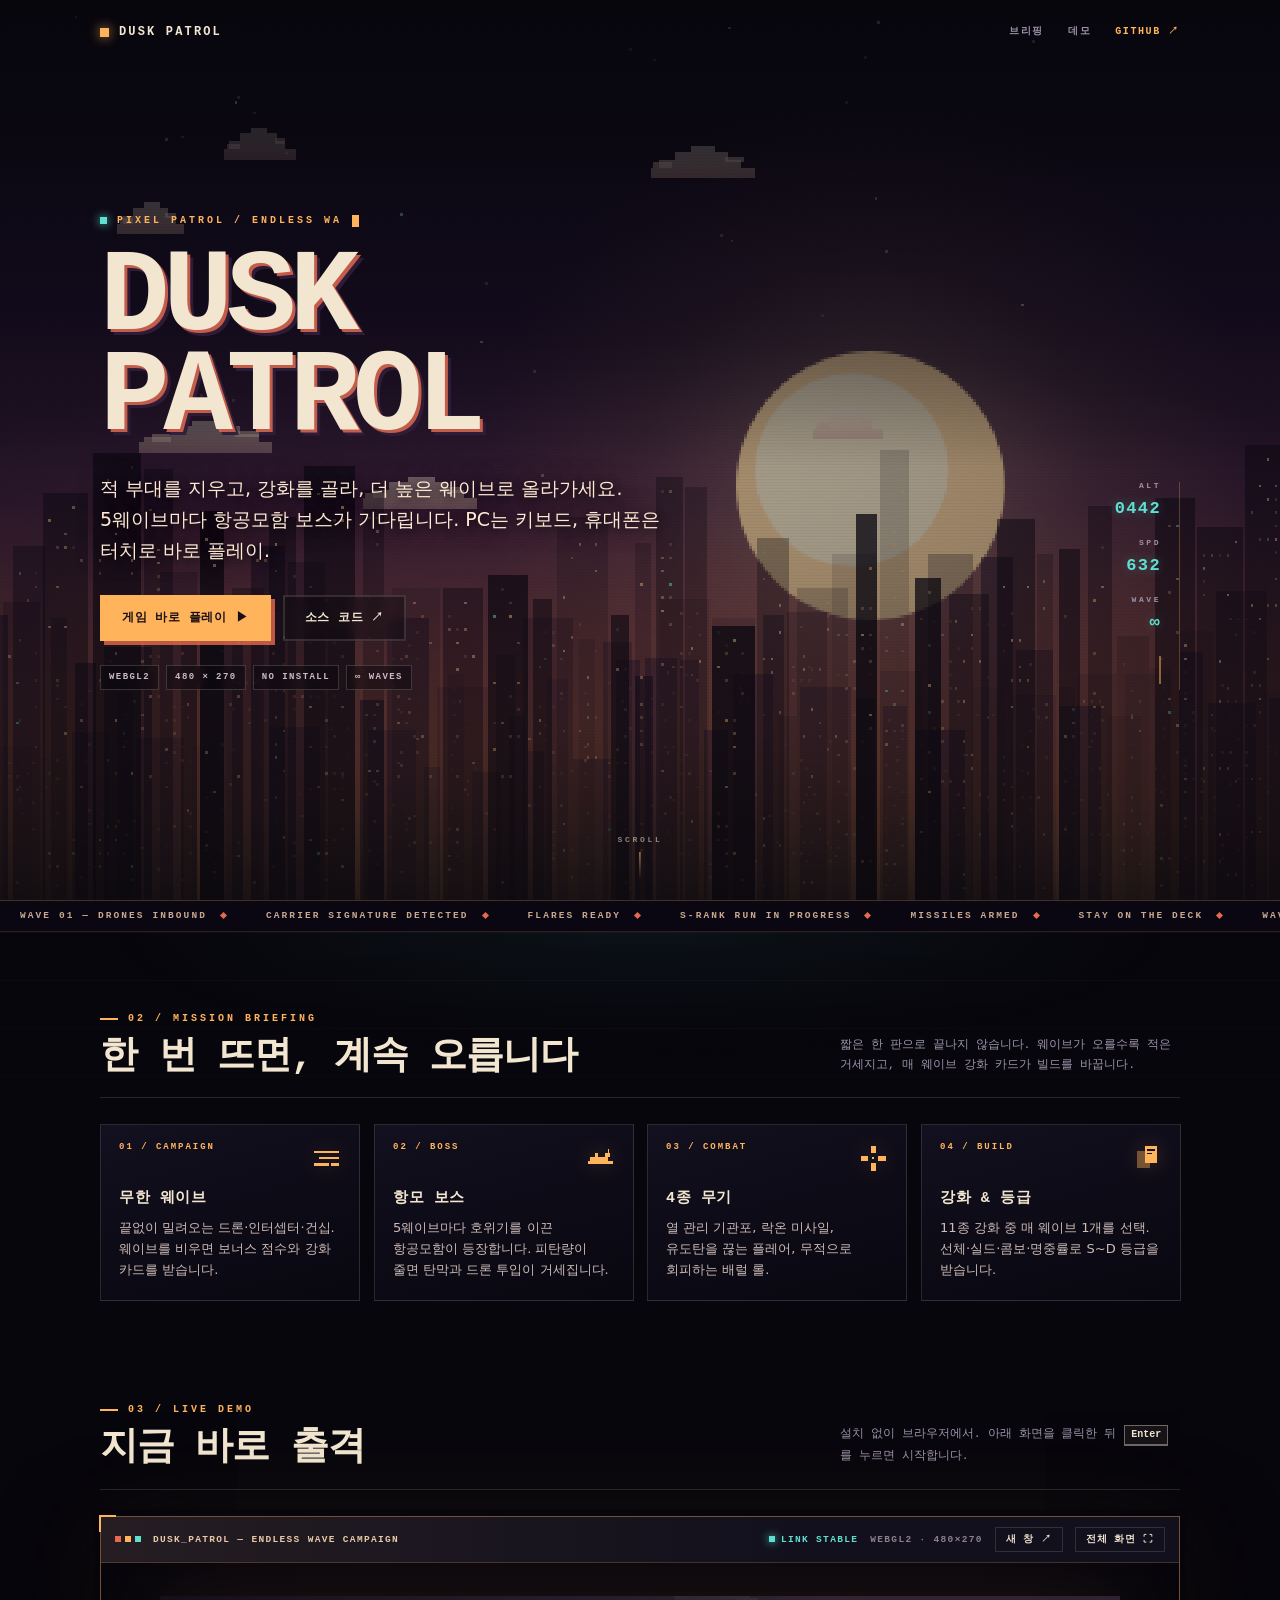
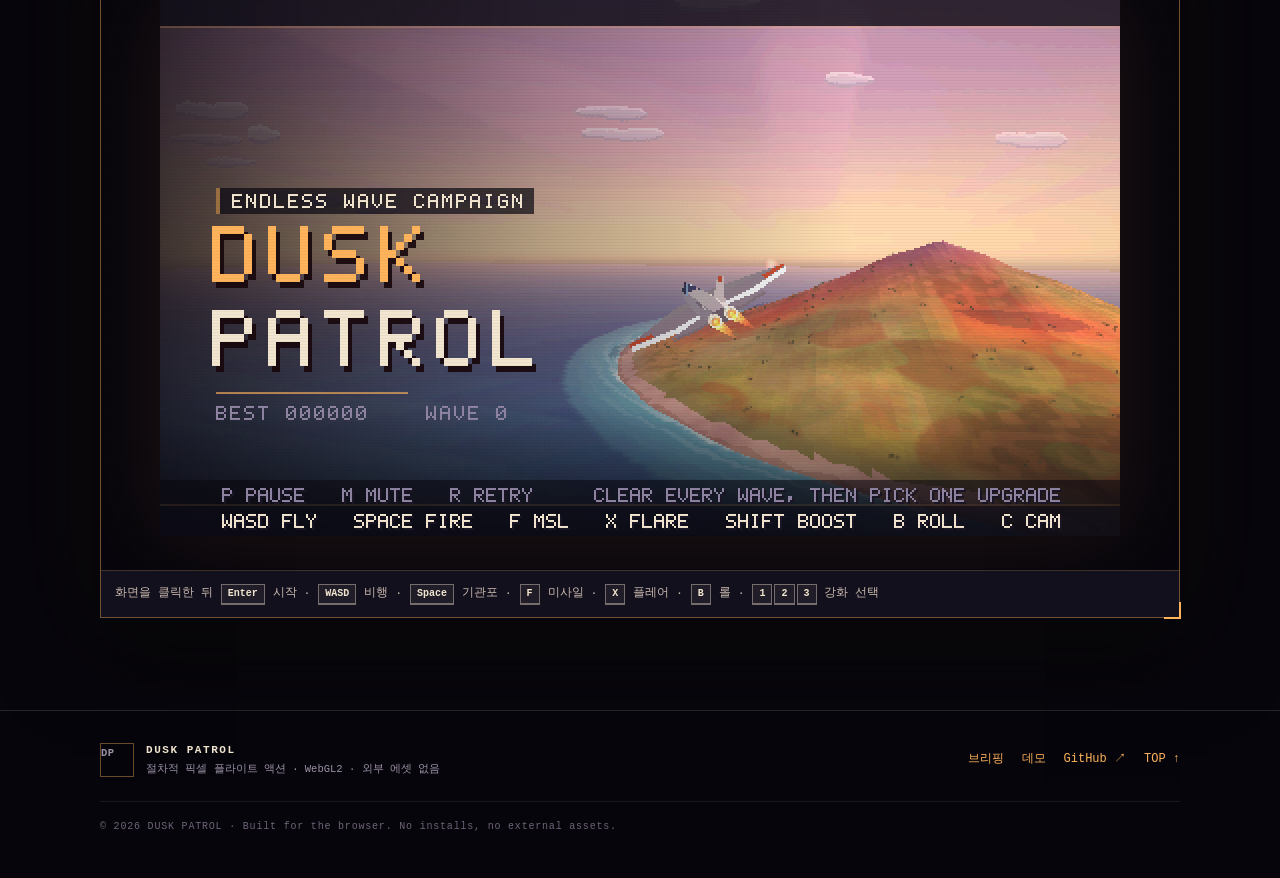
==== commit 88cbd43f: "Rebuild landing as an interactive dusk briefing Animated pixel skyline canvas with parallax, pointer" ====
--- a/index.html
+++ b/index.html
@@ -5,13 +5,17 @@
 <meta name="viewport" content="width=device-width,initial-scale=1">
 <title>DUSK PATROL — 무한 웨이브 픽셀 전투기</title>
 <meta name="description" content="WebGL2로 만든 480×270 픽셀 아트 전투기 게임. 무한 웨이브 캠페인, 5웨이브마다 항공모함 보스, 기관포·미사일·플레어·배럴 롤, 웨이브마다 고르는 강화 카드. 설치 없이 브라우저에서 바로 플레이.">
+<meta name="theme-color" content="#0a0714">
 <meta property="og:type" content="website">
 <meta property="og:title" content="DUSK PATROL">
 <meta property="og:description" content="노을진 해안 도시 상공에서 적 부대를 지우고 강화를 고르세요. 5웨이브마다 항모 보스가 등장하는 무한 웨이브 픽셀 플라이트 액션.">
 <meta property="og:image" content="https://jeiel85.github.io/dusk-patrol/docs/cover.png">
 <meta property="og:image:width" content="960">
 <meta property="og:image:height" content="540">
+<meta property="og:url" content="https://jeiel85.github.io/dusk-patrol/">
 <meta name="twitter:card" content="summary_large_image">
+<link rel="icon" href="data:image/svg+xml,%3Csvg xmlns='http://www.w3.org/2000/svg' viewBox='0 0 16 16'%3E%3Crect width='16' height='16' fill='%2307060c'/%3E%3Crect x='7' y='3' width='2' height='10' fill='%23ffb45c'/%3E%3Crect x='3' y='7' width='10' height='2' fill='%23ffb45c'/%3E%3C/svg%3E">
+<script>document.documentElement.classList.add('js');</script>
 <style>
   :root{
     --ink:#07060c;
@@ -20,167 +24,853 @@
     --bone:#f2e6d0;
     --dim:#9d92a8;
     --amber:#ffb45c;
+    --rust:#e46b4f;
     --teal:#5ee0d0;
     --mono:ui-monospace,"SFMono-Regular",Consolas,"Courier New",monospace;
     --sans:system-ui,-apple-system,"Segoe UI","Malgun Gothic","Apple SD Gothic Neo",sans-serif;
   }
   *{box-sizing:border-box}
-  html{scroll-behavior:smooth}
-  body{margin:0;background:var(--ink);color:var(--bone);font-family:var(--sans);line-height:1.65;-webkit-font-smoothing:antialiased}
+  html{scroll-behavior:smooth;scroll-padding-top:76px}
+  body{margin:0;background:var(--ink);color:var(--bone);font-family:var(--sans);line-height:1.65;-webkit-font-smoothing:antialiased;overflow-x:hidden;word-break:keep-all}
   a{color:inherit}
+  ::selection{background:var(--amber);color:#1a0f14}
   :focus-visible{outline:2px solid var(--teal);outline-offset:3px}
-
-  .sky{
-    position:relative;overflow:hidden;padding:0 0 96px;
-    background:linear-gradient(180deg,#100b1c 0%,#241634 40%,#5a2f45 70%,#a2554d 88%,#e48a55 100%);
-  }
-  .skyline{
-    position:absolute;left:0;right:0;bottom:0;height:132px;pointer-events:none;
-    background:
-      repeating-linear-gradient(90deg,transparent 0 7px,rgba(255,180,92,.20) 7px 8px),
-      repeating-linear-gradient(0deg,transparent 0 10px,rgba(255,180,92,.13) 10px 11px),
-      #0b0812;
-    clip-path:polygon(0 100%,0 62%,4% 62%,4% 45%,7% 45%,7% 71%,10% 71%,10% 34%,14% 34%,14% 55%,17% 55%,17% 22%,21% 22%,21% 49%,24% 49%,24% 64%,28% 64%,28% 39%,32% 39%,32% 15%,36% 15%,36% 52%,39% 52%,39% 30%,43% 30%,43% 58%,47% 58%,47% 26%,51% 26%,51% 47%,55% 47%,55% 68%,59% 68%,59% 37%,63% 37%,63% 19%,67% 19%,67% 54%,71% 54%,71% 41%,75% 41%,75% 63%,79% 63%,79% 28%,83% 28%,83% 50%,87% 50%,87% 36%,91% 36%,91% 59%,95% 59%,95% 44%,100% 44%,100% 100%);
-  }
-  .wrap{width:min(1080px,calc(100% - 40px));margin:0 auto;position:relative;z-index:1}
-  .kicker{font:700 11px/1 var(--mono);letter-spacing:.32em;text-transform:uppercase;color:var(--amber)}
-  .hero{padding:64px 0 34px;max-width:720px}
+  .skip{position:absolute;left:12px;top:-60px;z-index:100;background:var(--amber);color:#1a0f14;font:700 12px/1 var(--mono);padding:12px 16px;text-decoration:none;transition:top .15s}
+  .skip:focus{top:12px}
+  .wrap{width:min(1080px,calc(100% - 40px));margin:0 auto;position:relative}
+
+  /* scroll progress */
+  .progress{position:fixed;top:0;left:0;right:0;height:2px;z-index:60;background:linear-gradient(90deg,var(--amber),var(--rust) 55%,var(--teal));transform:scaleX(0);transform-origin:left center;will-change:transform}
+
+  /* top nav */
+  .topbar{position:fixed;top:0;left:0;right:0;z-index:50;transition:background .25s ease,border-color .25s ease,backdrop-filter .25s ease;border-bottom:1px solid transparent}
+  .topbar.stuck{background:rgba(7,6,12,.72);border-bottom-color:rgba(255,180,92,.18);backdrop-filter:blur(12px);-webkit-backdrop-filter:blur(12px)}
+  .topbar-inner{width:min(1080px,calc(100% - 40px));margin:0 auto;height:64px;display:flex;align-items:center;justify-content:space-between;gap:20px}
+  .wordmark{display:inline-flex;align-items:center;gap:10px;text-decoration:none;font:800 12px/1 var(--mono);letter-spacing:.18em;color:var(--bone)}
+  .wordmark i{width:9px;height:9px;background:var(--amber);box-shadow:0 0 12px rgba(255,180,92,.8);display:block}
+  .topbar-links{display:flex;align-items:center;gap:24px;font:700 10px/1 var(--mono);letter-spacing:.16em;text-transform:uppercase}
+  .topbar-links a{color:var(--dim);text-decoration:none;transition:color .15s}
+  .topbar-links a:hover{color:var(--teal)}
+  .topbar-links a.ext{color:var(--amber)}
+
+  /* hero */
+  .hero-shell{position:relative;min-height:100vh;min-height:100svh;display:flex;align-items:center;overflow:hidden;background:#0a0714;isolation:isolate}
+  #sky{position:absolute;inset:0;width:100%;height:100%;display:block;image-rendering:pixelated;image-rendering:crisp-edges}
+  .hero-shade{position:absolute;inset:0;pointer-events:none;z-index:1;background:
+    radial-gradient(100% 70% at 50% 108%,rgba(7,6,12,0) 38%,rgba(7,6,12,.55) 100%),
+    linear-gradient(180deg,rgba(7,6,12,.74) 0%,rgba(7,6,12,.20) 26%,rgba(7,6,12,0) 52%,rgba(7,6,12,.86) 100%)}
+  .hero-scan{position:absolute;inset:0;pointer-events:none;z-index:1;background:repeating-linear-gradient(0deg,rgba(0,0,0,.22) 0 1px,transparent 1px 3px);opacity:.16}
+  .hero-inner{position:relative;z-index:2;display:grid;grid-template-columns:minmax(0,1fr) auto;align-items:end;gap:48px;padding:128px 0 124px}
+  .hero-copy{max-width:760px}
+  .kicker{display:flex;align-items:center;gap:10px;min-height:13px;font:700 10px/1 var(--mono);letter-spacing:.3em;text-transform:uppercase;color:var(--amber)}
+  .live-dot{width:7px;height:7px;background:var(--teal);box-shadow:0 0 10px var(--teal);animation:pulse 2.2s steps(2,end) infinite;flex:0 0 auto}
+  @keyframes pulse{50%{opacity:.3}}
+  .caret{width:7px;height:12px;background:var(--amber);animation:caret 1s steps(2,end) infinite;flex:0 0 auto}
+  @keyframes caret{50%{opacity:0}}
   h1{
-    font:900 clamp(52px,10vw,104px)/.9 var(--mono);
-    letter-spacing:-.05em;margin:20px 0 16px;
-    text-shadow:3px 3px 0 rgba(228,107,79,.75),6px 6px 0 rgba(58,36,66,.75);
-  }
-  .lead{font-size:clamp(16px,2.2vw,20px);color:#ffe9d4;max-width:620px;margin:0 0 26px}
-  .actions{display:flex;flex-wrap:wrap;gap:12px}
+    font:900 clamp(56px,9.4vw,116px)/.86 var(--mono);
+    letter-spacing:-.055em;margin:22px 0 24px;color:var(--bone);
+    text-shadow:
+      calc(3px + var(--px,0) * 5px) calc(3px + var(--py,0) * 4px) 0 rgba(228,107,79,.82),
+      calc(6px + var(--px,0) * 9px) calc(6px + var(--py,0) * 7px) 0 rgba(48,29,58,.92);
+  }
+  h1 span{display:block}
+  .lead{font-size:clamp(15px,1.6vw,19px);color:#ffe9d4;max-width:620px;margin:0 0 28px;text-shadow:0 2px 10px rgba(7,6,12,.85),0 0 26px rgba(7,6,12,.55)}
+  .actions{display:flex;flex-wrap:wrap;gap:12px;margin-bottom:24px}
   .btn{
     display:inline-flex;align-items:center;gap:9px;
-    font:700 13px/1 var(--mono);letter-spacing:.05em;text-transform:uppercase;
-    padding:14px 20px;border:2px solid var(--amber);background:var(--amber);color:#1a0f14;
+    font:700 12px/1 var(--mono);letter-spacing:.06em;text-transform:uppercase;
+    padding:15px 20px;border:2px solid var(--amber);background:var(--amber);color:#1a0f14;
     text-decoration:none;box-shadow:4px 4px 0 rgba(228,107,79,.8);
     transition:transform .12s ease,box-shadow .12s ease;
   }
   .btn:hover{transform:translate(-2px,-2px);box-shadow:6px 6px 0 rgba(228,107,79,.8)}
-  .btn.ghost{background:transparent;color:var(--bone);border-color:var(--line);box-shadow:none}
+  .btn:active{transform:translate(0,0);box-shadow:3px 3px 0 rgba(228,107,79,.8)}
+  .btn.ghost{background:rgba(7,6,12,.35);color:var(--bone);border-color:var(--line);box-shadow:none;backdrop-filter:blur(6px)}
   .btn.ghost:hover{border-color:var(--teal);color:var(--teal)}
-
-  .features{display:grid;grid-template-columns:repeat(4,1fr);gap:14px;padding:8px 0 4px}
-  .feature{border:1px solid var(--line);background:rgba(12,10,22,.62);padding:16px 16px 18px}
-  .feature .idx{font:700 10px/1 var(--mono);letter-spacing:.2em;color:var(--amber)}
-  .feature h2{font:700 14px/1.3 var(--mono);letter-spacing:.06em;margin:10px 0 6px;color:var(--bone)}
-  .feature p{margin:0;color:#d8c7be;font-size:13px;line-height:1.55}
-
-  .demo-block{position:relative;padding:34px 0 64px}
-  .demo-head{display:flex;align-items:center;justify-content:space-between;gap:16px;margin-bottom:12px;flex-wrap:wrap}
-  .section-label{font:700 11px/1 var(--mono);letter-spacing:.32em;text-transform:uppercase;color:var(--amber);display:flex;align-items:center;gap:10px}
-  .live-dot{width:7px;height:7px;background:var(--teal);box-shadow:0 0 10px var(--teal)}
+  .hero-tags{display:flex;flex-wrap:wrap;gap:7px;margin:0;padding:0;list-style:none}
+  .hero-tags li{font:700 9px/1 var(--mono);letter-spacing:.16em;color:#cbb9c4;border:1px solid rgba(242,230,208,.18);background:rgba(7,6,12,.4);padding:7px 8px;backdrop-filter:blur(4px)}
+  .hero-rail{display:flex;flex-direction:column;gap:18px;padding:0 18px 6px 0;border-right:1px solid rgba(255,180,92,.28);text-align:right;min-width:112px}
+  .rail-item span{display:block;font:700 8px/1 var(--mono);letter-spacing:.32em;color:var(--dim);margin-bottom:5px}
+  .rail-item strong{font:700 17px/1 var(--mono);letter-spacing:.08em;color:var(--teal);font-variant-numeric:tabular-nums;text-shadow:0 0 12px rgba(94,224,208,.3)}
+  .rail-line{height:28px;border-right:2px solid rgba(255,180,92,.5);align-self:flex-end;margin-top:2px}
+  .scroll-cue{position:absolute;left:50%;bottom:20px;transform:translateX(-50%);z-index:3;display:flex;flex-direction:column;align-items:center;gap:8px;text-decoration:none;font:700 8px/1 var(--mono);letter-spacing:.34em;color:rgba(242,230,208,.55)}
+  .scroll-cue:hover{color:var(--amber)}
+  .scroll-cue i{width:1px;height:28px;background:linear-gradient(180deg,var(--amber),transparent);animation:cue 1.8s ease-in-out infinite;transform-origin:top}
+  @keyframes cue{0%,100%{transform:scaleY(.35);opacity:.4}50%{transform:scaleY(1);opacity:1}}
+
+  /* ticker */
+  .ticker{border-top:1px solid rgba(255,180,92,.24);border-bottom:1px solid rgba(255,180,92,.14);background:#0a0712;overflow:hidden;position:relative;z-index:2}
+  .ticker-track{display:flex;width:max-content;animation:ticker 38s linear infinite}
+  .ticker:hover .ticker-track{animation-play-state:paused}
+  .ticker-set{display:flex;align-items:center}
+  .ticker-set span{display:flex;align-items:center;gap:14px;padding:10px 20px;font:700 9.5px/1 var(--mono);letter-spacing:.22em;text-transform:uppercase;color:#c8a98f;white-space:nowrap}
+  .ticker-set span::after{content:"";width:5px;height:5px;background:var(--rust);transform:rotate(45deg)}
+  @keyframes ticker{to{transform:translateX(-50%)}}
+
+  /* sections */
+  .briefing{padding:82px 0 34px;position:relative}
+  .briefing::before{content:"";position:absolute;inset:0;pointer-events:none;background:
+    linear-gradient(rgba(255,180,92,.035) 1px,transparent 1px) 0 0/100% 48px,
+    radial-gradient(60% 45% at 50% 0%,rgba(94,224,208,.06),transparent 70%);
+    -webkit-mask-image:linear-gradient(180deg,#000,transparent 72%);mask-image:linear-gradient(180deg,#000,transparent 72%)}
+  .briefing .wrap,.demo-block .wrap{position:relative;z-index:1}
+  .section-head{display:flex;align-items:flex-end;justify-content:space-between;gap:24px;flex-wrap:wrap;padding-bottom:20px;margin-bottom:26px;border-bottom:1px solid var(--line)}
+  .section-label{font:700 10px/1 var(--mono);letter-spacing:.3em;text-transform:uppercase;color:var(--amber);display:flex;align-items:center;gap:10px}
+  .section-label::before{content:"";width:18px;height:2px;background:var(--amber)}
+  .section-title{font:800 clamp(25px,3.4vw,38px)/1.1 var(--mono);letter-spacing:-.03em;margin:12px 0 0}
+  .section-note{max-width:340px;margin:0 0 3px;color:var(--dim);font:500 11.5px/1.7 var(--mono)}
+
+  /* feature cards */
+  .features{display:grid;grid-template-columns:repeat(4,1fr);gap:14px}
+  .feature{
+    position:relative;padding:18px 18px 20px;border:1px solid var(--line);
+    background:linear-gradient(165deg,rgba(20,17,33,.94),rgba(9,7,16,.94));
+    overflow:hidden;transform-style:preserve-3d;will-change:transform;
+    transition:border-color .2s ease,box-shadow .2s ease,transform .18s ease-out;
+  }
+  .feature::before{content:"";position:absolute;inset:0;pointer-events:none;opacity:0;transition:opacity .2s;background:radial-gradient(220px circle at var(--mx,50%) var(--my,50%),rgba(255,180,92,.13),transparent 62%)}
+  .feature:hover::before{opacity:1}
+  .feature::after{content:"";position:absolute;left:0;right:0;bottom:0;height:2px;background:linear-gradient(90deg,var(--amber),var(--rust) 60%,transparent);transform:scaleX(0);transform-origin:left;transition:transform .35s ease}
+  .feature:hover::after{transform:scaleX(1)}
+  .feature:hover{border-color:rgba(255,180,92,.42);box-shadow:0 20px 44px rgba(0,0,0,.4)}
+  .feature-top{display:flex;align-items:flex-start;justify-content:space-between;gap:10px;margin-bottom:16px}
+  .idx{font:700 9px/1 var(--mono);letter-spacing:.22em;color:var(--amber)}
+  .icon{width:30px;height:30px;color:var(--amber);flex:0 0 auto;transition:color .2s,transform .2s;filter:drop-shadow(0 0 10px rgba(255,180,92,.22))}
+  .feature:hover .icon{color:var(--teal);transform:translateY(-2px)}
+  .feature h3{font:700 15px/1.3 var(--mono);letter-spacing:.04em;margin:0 0 8px}
+  .feature p{margin:0;color:#cdbcb8;font-size:13px;line-height:1.62}
+
+  /* demo */
+  .demo-block{padding:70px 0 92px;position:relative}
   .console{
-    position:relative;border:1px solid rgba(255,180,92,.38);background:var(--panel);
-    box-shadow:0 0 0 5px rgba(7,6,12,.9),0 26px 70px rgba(0,0,0,.55);
-  }
-  .console-bar{
-    display:flex;align-items:center;gap:12px;padding:9px 14px;
-    border-bottom:1px solid rgba(255,180,92,.22);
-    background:linear-gradient(90deg,rgba(255,180,92,.1),transparent);
-    font:700 10px/1 var(--mono);letter-spacing:.16em;text-transform:uppercase;color:#e9c9a8;
-  }
-  .console-bar .spacer{flex:1}
-  .fs-btn{
-    border:1px solid var(--line);background:transparent;color:var(--bone);
-    font:700 10px/1 var(--mono);letter-spacing:.1em;text-transform:uppercase;
-    padding:7px 10px;cursor:pointer;
-  }
+    position:relative;border:1px solid rgba(255,180,92,.4);background:var(--panel);
+    box-shadow:0 0 0 6px rgba(7,6,12,.65),0 30px 90px rgba(0,0,0,.62),0 0 90px rgba(255,180,92,.06);
+  }
+  .console::before,.console::after{content:"";position:absolute;width:15px;height:15px;border:2px solid var(--amber);pointer-events:none;z-index:4}
+  .console::before{top:-2px;left:-2px;border-right:0;border-bottom:0}
+  .console::after{bottom:-2px;right:-2px;border-left:0;border-top:0}
+  .console-bar{display:flex;align-items:center;gap:12px;padding:10px 14px;border-bottom:1px solid rgba(255,180,92,.2);background:linear-gradient(90deg,rgba(255,180,92,.08),transparent 65%);font:700 9.5px/1 var(--mono);letter-spacing:.14em;text-transform:uppercase;color:#e9c9a8;flex-wrap:wrap}
+  .dots{display:flex;gap:4px;flex:0 0 auto}
+  .dots i{width:6px;height:6px;display:block;background:var(--rust)}
+  .dots i:nth-child(2){background:var(--amber)}
+  .dots i:nth-child(3){background:var(--teal)}
+  .console-title{white-space:nowrap}
+  .spacer{flex:1}
+  .status{display:inline-flex;align-items:center;gap:6px;color:var(--dim);white-space:nowrap}
+  .status-led{width:6px;height:6px;background:var(--amber);animation:blink 1.2s steps(2,end) infinite}
+  @keyframes blink{50%{opacity:.2}}
+  .status.ok{color:var(--teal)}
+  .status.ok .status-led{background:var(--teal);animation:none;box-shadow:0 0 8px var(--teal)}
+  .console-spec{color:#8e7f8c;white-space:nowrap}
+  .fs-btn{border:1px solid var(--line);background:transparent;color:var(--bone);font:700 9.5px/1 var(--mono);letter-spacing:.1em;text-transform:uppercase;padding:7px 10px;cursor:pointer;text-decoration:none;display:inline-flex;align-items:center;gap:6px;white-space:nowrap}
   .fs-btn:hover{border-color:var(--amber);color:var(--amber)}
   .screen{position:relative;aspect-ratio:16/9;background:#07060c;overflow:hidden}
   .screen iframe{position:absolute;inset:0;width:100%;height:100%;border:0;display:block;background:#07060c}
-  .demo-hint{
-    padding:11px 14px;border-top:1px solid rgba(255,180,92,.22);
-    color:#c9b8ae;font:500 12px/1.6 var(--mono);
-  }
-  kbd{
-    display:inline-block;font:700 11px/1 var(--mono);
-    border:1px solid rgba(242,230,208,.4);border-bottom-width:2px;
-    padding:4px 6px;color:var(--bone);background:rgba(242,230,208,.06);
-  }
-
+  .screen::after{content:"";position:absolute;inset:0;pointer-events:none;z-index:2;background:repeating-linear-gradient(0deg,rgba(0,0,0,.3) 0 1px,transparent 1px 3px);opacity:.13}
+  .console.is-live .screen{animation:power .72s cubic-bezier(.2,.75,.2,1) both}
+  @keyframes power{
+    0%{clip-path:inset(49.6% 0 49.6% 0);filter:brightness(2.6)}
+    55%{clip-path:inset(0 0 0 0);filter:brightness(1.28)}
+    100%{clip-path:inset(0 0 0 0);filter:brightness(1)}
+  }
+  .demo-hint{padding:12px 14px;border-top:1px solid rgba(255,180,92,.2);color:#c9b8ae;font:500 11.5px/1.7 var(--mono)}
+  kbd{display:inline-block;font:700 10px/1 var(--mono);border:1px solid rgba(242,230,208,.4);border-bottom-width:2px;padding:4px 6px;color:var(--bone);background:rgba(242,230,208,.06);margin:0 1px}
   .hint-touch{display:none}
   @media(pointer:coarse){.hint-keys{display:none}.hint-touch{display:inline}}
 
-  footer{border-top:1px solid var(--line);padding:26px 0 40px;color:var(--dim);font:500 12px/1.8 var(--mono)}
-  .foot{display:flex;justify-content:space-between;gap:18px;flex-wrap:wrap}
+  /* footer */
+  footer{border-top:1px solid var(--line);padding:30px 0 42px;background:#06050b;color:var(--dim);font:500 12px/1.8 var(--mono)}
+  .foot{display:flex;justify-content:space-between;gap:24px;flex-wrap:wrap;align-items:center}
+  .foot-brand{display:flex;gap:12px;align-items:center}
+  .foot-mark{display:grid;place-items:center;width:34px;height:34px;border:1px solid rgba(255,180,92,.4);color:var(--amber);font-weight:800;letter-spacing:.05em;flex:0 0 auto}
+  .foot-brand strong{display:block;color:var(--bone);letter-spacing:.14em;font-size:11px}
+  .foot-brand span{display:block;font-size:10.5px;color:var(--dim)}
+  .foot-links{display:flex;gap:18px;flex-wrap:wrap}
   footer a{color:var(--amber);text-decoration:none}
   footer a:hover{text-decoration:underline}
-
-  @media(max-width:760px){
-    .hero{padding:46px 0 28px}
-    .features{grid-template-columns:repeat(2,1fr);gap:10px}
-    .console-bar .spacer{display:none}
-    .sky{padding-bottom:78px}
-    .skyline{height:96px}
-  }
-  @media(prefers-reduced-motion:reduce){html{scroll-behavior:auto}*{transition:none!important}}
+  .foot-fine{margin-top:22px;padding-top:16px;border-top:1px solid rgba(242,230,208,.08);font-size:10px;letter-spacing:.08em;color:#6f6478}
+
+  /* reveal */
+  .js .reveal{opacity:0;transition:opacity .65s ease var(--d,0s)}
+  .js .reveal.in{opacity:1}
+  .js .rise{opacity:0;transform:translateY(18px);transition:opacity .6s ease var(--d,0s),transform .7s cubic-bezier(.2,.7,.2,1) var(--d,0s)}
+  .js .rise.in{opacity:1;transform:none}
+
+  @media(max-width:980px){
+    .hero-inner{grid-template-columns:1fr;gap:0;padding:118px 0 112px}
+    .hero-rail{display:none}
+    .features{grid-template-columns:repeat(2,1fr)}
+  }
+  @media(max-width:640px){
+    .topbar-links{gap:16px}
+    .topbar-links .nav-briefing{display:none}
+    .hero-inner{padding:104px 0 96px}
+    h1{font-size:clamp(52px,17vw,84px)}
+    .lead{font-size:15px}
+    .features{grid-template-columns:1fr;gap:10px}
+    .feature{padding:16px}
+    .section-head{gap:14px}
+    .section-note{max-width:none}
+    .console-bar .console-title{display:none}
+    .console-spec{display:none}
+    .demo-hint{font-size:11px}
+    .scroll-cue{bottom:14px}
+    .foot-links{gap:14px}
+  }
+  @media(prefers-reduced-motion:reduce){
+    html{scroll-behavior:auto}
+    .js .reveal,.js .rise{opacity:1;transform:none;transition:none}
+    .ticker-track{animation:none}
+    .live-dot,.status-led,.scroll-cue i{animation:none}
+    .caret{display:none}
+    .console.is-live .screen{animation:none}
+    .btn,.feature{transition:none}
+  }
 </style>
 </head>
-<body>
-
-<header class="sky">
-  <div class="skyline"></div>
-  <div class="wrap">
-    <div class="hero">
-      <div class="kicker">Pixel patrol / endless wave</div>
-      <h1>DUSK<br>PATROL</h1>
+<body id="top">
+<a class="skip" href="#demo">데모로 건너뛰기</a>
+<div class="progress" aria-hidden="true"></div>
+
+<nav class="topbar" aria-label="주요 섹션">
+  <div class="topbar-inner">
+    <a class="wordmark" href="#top"><i aria-hidden="true"></i>DUSK PATROL</a>
+    <div class="topbar-links">
+      <a class="nav-briefing" href="#briefing">브리핑</a>
+      <a href="#demo">데모</a>
+      <a class="ext" href="https://github.com/jeiel85/dusk-patrol" target="_blank" rel="noopener">GitHub ↗</a>
+    </div>
+  </div>
+</nav>
+
+<header class="hero-shell" id="hero">
+  <canvas id="sky" aria-hidden="true"></canvas>
+  <div class="hero-shade" aria-hidden="true"></div>
+  <div class="hero-scan" aria-hidden="true"></div>
+  <div class="wrap hero-inner">
+    <div class="hero-copy">
+      <div class="kicker"><span class="live-dot" aria-hidden="true"></span><span id="kicker-text">PIXEL PATROL / ENDLESS WAVE</span><span class="caret" aria-hidden="true"></span></div>
+      <h1 aria-label="DUSK PATROL"><span>DUSK</span><span>PATROL</span></h1>
       <p class="lead">적 부대를 지우고, 강화를 골라, 더 높은 웨이브로 올라가세요. 5웨이브마다 항공모함 보스가 기다립니다. PC는 키보드, 휴대폰은 터치로 바로 플레이.</p>
       <div class="actions">
-        <a class="btn" href="#demo">게임 바로 플레이 <span aria-hidden="true">↓</span></a>
+        <a class="btn js-play" href="#demo">게임 바로 플레이 <span aria-hidden="true">▶</span></a>
         <a class="btn ghost" href="https://github.com/jeiel85/dusk-patrol" target="_blank" rel="noopener">소스 코드 ↗</a>
       </div>
+      <ul class="hero-tags" aria-label="기술 정보">
+        <li>WEBGL2</li>
+        <li>480 × 270</li>
+        <li>NO INSTALL</li>
+        <li>∞ WAVES</li>
+      </ul>
     </div>
-    <div class="features">
-      <div class="feature"><div class="idx">01 / CAMPAIGN</div><h2>무한 웨이브</h2><p>끝없이 밀려오는 드론·인터셉터·건십. 웨이브를 비우면 보너스 점수와 강화 카드를 받습니다.</p></div>
-      <div class="feature"><div class="idx">02 / BOSS</div><h2>항모 보스</h2><p>5웨이브마다 호위기를 이끈 항공모함이 등장합니다. 피탄량이 줄면 탄막과 드론 투입이 거세집니다.</p></div>
-      <div class="feature"><div class="idx">03 / COMBAT</div><h2>4종 무기</h2><p>열 관리 기관포, 락온 미사일, 유도탄을 끊는 플레어, 무적으로 회피하는 배럴 롤.</p></div>
-      <div class="feature"><div class="idx">04 / BUILD</div><h2>강화 &amp; 등급</h2><p>11종 강화 중 매 웨이브 1개를 선택. 선체·실드·콤보·명중률로 S~D 등급을 받습니다.</p></div>
+    <aside class="hero-rail" aria-hidden="true">
+      <div class="rail-item"><span>ALT</span><strong id="rail-alt">0420</strong></div>
+      <div class="rail-item"><span>SPD</span><strong id="rail-spd">620</strong></div>
+      <div class="rail-item"><span>WAVE</span><strong>∞</strong></div>
+      <div class="rail-line"></div>
+    </aside>
+  </div>
+  <a class="scroll-cue" href="#briefing"><span>SCROLL</span><i aria-hidden="true"></i></a>
+</header>
+
+<div class="ticker" aria-hidden="true">
+  <div class="ticker-track">
+    <div class="ticker-set">
+      <span>Wave 01 — drones inbound</span>
+      <span>Carrier signature detected</span>
+      <span>Flares ready</span>
+      <span>S-rank run in progress</span>
+      <span>Missiles armed</span>
+      <span>Stay on the deck</span>
+    </div>
+    <div class="ticker-set">
+      <span>Wave 01 — drones inbound</span>
+      <span>Carrier signature detected</span>
+      <span>Flares ready</span>
+      <span>S-rank run in progress</span>
+      <span>Missiles armed</span>
+      <span>Stay on the deck</span>
     </div>
   </div>
-</header>
+</div>
 
 <main>
-  <div class="wrap demo-block" id="demo">
-    <div class="demo-head">
-      <div class="section-label"><span class="live-dot"></span> Live demo</div>
-      <button class="fs-btn" id="fullscreen" type="button">전체 화면 ⛶</button>
-    </div>
-    <div class="console" id="console">
-      <div class="console-bar">
-        <span>dusk_patrol — endless wave campaign</span>
-        <span class="spacer"></span>
-        <span>WebGL2 · 480×270</span>
+  <section class="briefing" id="briefing">
+    <div class="wrap">
+      <div class="section-head rise">
+        <div>
+          <div class="section-label">02 / Mission briefing</div>
+          <h2 class="section-title">한 번 뜨면, 계속 오릅니다</h2>
+        </div>
+        <p class="section-note">짧은 한 판으로 끝나지 않습니다. 웨이브가 오를수록 적은 거세지고, 매 웨이브 강화 카드가 빌드를 바꿉니다.</p>
       </div>
-      <div class="screen">
-        <iframe id="game" src="game/index.html" title="DUSK PATROL 라이브 데모 — 브라우저에서 바로 플레이하는 무한 웨이브 전투기 게임" allow="fullscreen" allowfullscreen></iframe>
-      </div>
-      <div class="demo-hint">
-        <span class="hint-keys">화면을 클릭한 뒤 <kbd>Enter</kbd> 시작 · <kbd>WASD</kbd> 비행 · <kbd>Space</kbd> 기관포 · <kbd>F</kbd> 미사일 · <kbd>X</kbd> 플레어 · <kbd>B</kbd> 롤 · <kbd>1</kbd><kbd>2</kbd><kbd>3</kbd> 강화 선택</span>
-        <span class="hint-touch">화면을 탭해 시작 · 왼쪽 절반을 드래그해 조종 · <kbd>FIRE</kbd> 기관포 · <kbd>MSL</kbd> 미사일 · <kbd>FLR</kbd> 플레어 · <kbd>ROLL</kbd> 회피 · 전체 화면이나 가로 화면이 편합니다</span>
+      <div class="features">
+        <article class="feature reveal" style="--d:.02s">
+          <div class="feature-top">
+            <span class="idx">01 / CAMPAIGN</span>
+            <svg class="icon" viewBox="0 0 24 24" fill="currentColor" shape-rendering="crispEdges" aria-hidden="true"><rect x="2" y="6" width="20" height="2"/><rect x="6" y="11" width="16" height="2"/><rect x="2" y="16" width="12" height="2"/><rect x="16" y="16" width="6" height="2"/></svg>
+          </div>
+          <h3>무한 웨이브</h3>
+          <p>끝없이 밀려오는 드론·인터셉터·건십. 웨이브를 비우면 보너스 점수와 강화 카드를 받습니다.</p>
+        </article>
+        <article class="feature reveal" style="--d:.08s">
+          <div class="feature-top">
+            <span class="idx">02 / BOSS</span>
+            <svg class="icon" viewBox="0 0 24 24" fill="currentColor" shape-rendering="crispEdges" aria-hidden="true"><rect x="2" y="14" width="20" height="3"/><rect x="4" y="11" width="14" height="3"/><rect x="16" y="8" width="4" height="3"/><rect x="18" y="5" width="1" height="3"/><rect x="8" y="8" width="2" height="3"/></svg>
+          </div>
+          <h3>항모 보스</h3>
+          <p>5웨이브마다 호위기를 이끈 항공모함이 등장합니다. 피탄량이 줄면 탄막과 드론 투입이 거세집니다.</p>
+        </article>
+        <article class="feature reveal" style="--d:.14s">
+          <div class="feature-top">
+            <span class="idx">03 / COMBAT</span>
+            <svg class="icon" viewBox="0 0 24 24" fill="currentColor" shape-rendering="crispEdges" aria-hidden="true"><rect x="10" y="2" width="4" height="6"/><rect x="10" y="16" width="4" height="6"/><rect x="2" y="10" width="6" height="4"/><rect x="16" y="10" width="6" height="4"/><rect x="11" y="11" width="2" height="2"/></svg>
+          </div>
+          <h3>4종 무기</h3>
+          <p>열 관리 기관포, 락온 미사일, 유도탄을 끊는 플레어, 무적으로 회피하는 배럴 롤.</p>
+        </article>
+        <article class="feature reveal" style="--d:.20s">
+          <div class="feature-top">
+            <span class="idx">04 / BUILD</span>
+            <svg class="icon" viewBox="0 0 24 24" fill="currentColor" shape-rendering="crispEdges" aria-hidden="true"><rect x="4" y="6" width="10" height="14" opacity=".4"/><rect x="10" y="2" width="10" height="14"/><rect x="12" y="5" width="6" height="1" fill="#12101d"/><rect x="12" y="8" width="4" height="1" fill="#12101d"/></svg>
+          </div>
+          <h3>강화 &amp; 등급</h3>
+          <p>11종 강화 중 매 웨이브 1개를 선택. 선체·실드·콤보·명중률로 S~D 등급을 받습니다.</p>
+        </article>
       </div>
     </div>
-  </div>
-
+  </section>
+
+  <section class="demo-block" id="demo">
+    <div class="wrap">
+      <div class="section-head rise">
+        <div>
+          <div class="section-label">03 / Live demo</div>
+          <h2 class="section-title">지금 바로 출격</h2>
+        </div>
+        <p class="section-note">설치 없이 브라우저에서. 아래 화면을 클릭한 뒤 <kbd>Enter</kbd>를 누르면 시작합니다.</p>
+      </div>
+      <div class="console rise" id="console">
+        <div class="console-bar">
+          <span class="dots" aria-hidden="true"><i></i><i></i><i></i></span>
+          <span class="console-title">dusk_patrol — endless wave campaign</span>
+          <span class="spacer"></span>
+          <span class="status" id="link-status"><span class="status-led" aria-hidden="true"></span>LINKING</span>
+          <span class="console-spec">WEBGL2 · 480×270</span>
+          <a class="fs-btn" href="game/index.html" target="_blank" rel="noopener">새 창 ↗</a>
+          <button class="fs-btn" id="fullscreen" type="button">전체 화면 ⛶</button>
+        </div>
+        <div class="screen">
+          <iframe id="game" src="game/index.html" title="DUSK PATROL 라이브 데모 — 브라우저에서 바로 플레이하는 무한 웨이브 전투기 게임" allow="fullscreen" allowfullscreen></iframe>
+        </div>
+        <div class="demo-hint">
+          <span class="hint-keys">화면을 클릭한 뒤 <kbd>Enter</kbd> 시작 · <kbd>WASD</kbd> 비행 · <kbd>Space</kbd> 기관포 · <kbd>F</kbd> 미사일 · <kbd>X</kbd> 플레어 · <kbd>B</kbd> 롤 · <kbd>1</kbd><kbd>2</kbd><kbd>3</kbd> 강화 선택</span>
+          <span class="hint-touch">화면을 탭해 시작 · 왼쪽 절반을 드래그해 조종 · <kbd>FIRE</kbd> 기관포 · <kbd>MSL</kbd> 미사일 · <kbd>FLR</kbd> 플레어 · <kbd>ROLL</kbd> 회피 · 전체 화면이나 가로 화면이 편합니다</span>
+        </div>
+      </div>
+    </div>
+  </section>
 </main>
 
 <footer>
   <div class="wrap foot">
-    <span>DUSK PATROL</span>
-    <span><a href="https://github.com/jeiel85/dusk-patrol" target="_blank" rel="noopener">GitHub</a> · <a href="#demo">데모로 ↑</a></span>
+    <div class="foot-brand">
+      <span class="foot-mark" aria-hidden="true">DP</span>
+      <div><strong>DUSK PATROL</strong><span>절차적 픽셀 플라이트 액션 · WebGL2 · 외부 에셋 없음</span></div>
+    </div>
+    <div class="foot-links">
+      <a href="#briefing">브리핑</a>
+      <a href="#demo">데모</a>
+      <a href="https://github.com/jeiel85/dusk-patrol" target="_blank" rel="noopener">GitHub ↗</a>
+      <a href="#top">TOP ↑</a>
+    </div>
   </div>
+  <div class="wrap foot-fine">© 2026 DUSK PATROL · Built for the browser. No installs, no external assets.</div>
 </footer>
 
 <script>
-  document.getElementById('fullscreen').addEventListener('click', function () {
-    const box = document.getElementById('console');
-    if (document.fullscreenElement) { document.exitFullscreen(); return; }
-    if (box.requestFullscreen) box.requestFullscreen();
-    document.getElementById('game').focus();
+(function () {
+  'use strict';
+
+  var reduce = window.matchMedia('(prefers-reduced-motion: reduce)').matches;
+  var fine = window.matchMedia('(pointer: fine)').matches;
+
+  /* ---------- scroll progress + sticky nav ---------- */
+  var progress = document.querySelector('.progress');
+  var topbar = document.querySelector('.topbar');
+  function onScroll() {
+    var doc = document.documentElement;
+    var max = doc.scrollHeight - doc.clientHeight;
+    var p = max > 0 ? Math.min(1, doc.scrollTop / max) : 0;
+    progress.style.transform = 'scaleX(' + p + ')';
+    topbar.classList.toggle('stuck', doc.scrollTop > 24);
+  }
+  window.addEventListener('scroll', onScroll, { passive: true });
+  window.addEventListener('resize', onScroll);
+  onScroll();
+
+  /* ---------- reveal on scroll ---------- */
+  var revealEls = document.querySelectorAll('.reveal, .rise');
+  if (reduce || !('IntersectionObserver' in window)) {
+    revealEls.forEach(function (el) { el.classList.add('in'); });
+  } else {
+    var revealIO = new IntersectionObserver(function (entries) {
+      entries.forEach(function (entry) {
+        if (entry.isIntersecting) {
+          entry.target.classList.add('in');
+          revealIO.unobserve(entry.target);
+        }
+      });
+    }, { threshold: 0.14, rootMargin: '0px 0px -6% 0px' });
+    revealEls.forEach(function (el) { revealIO.observe(el); });
+  }
+
+  /* ---------- kicker typing ---------- */
+  var kicker = document.getElementById('kicker-text');
+  var kickerText = 'PIXEL PATROL / ENDLESS WAVE';
+  if (kicker && !reduce) {
+    kicker.textContent = '';
+    var typed = 0;
+    var type = function () {
+      typed += 1;
+      kicker.textContent = kickerText.slice(0, typed);
+      if (typed < kickerText.length) window.setTimeout(type, 26 + Math.random() * 30);
+    };
+    window.setTimeout(type, 320);
+  }
+
+  /* ---------- hero telemetry ---------- */
+  var railAlt = document.getElementById('rail-alt');
+  var railSpd = document.getElementById('rail-spd');
+  if (railAlt && railSpd && !reduce) {
+    window.setInterval(function () {
+      railAlt.textContent = String(408 + Math.floor(Math.random() * 44)).padStart(4, '0');
+      railSpd.textContent = String(598 + Math.floor(Math.random() * 52));
+    }, 1100);
+  }
+
+  /* ---------- feature tilt + spotlight ---------- */
+  if (fine && !reduce) {
+    document.querySelectorAll('.feature').forEach(function (card) {
+      var lx = 0.5, ly = 0.5, queued = 0;
+      var apply = function () {
+        queued = 0;
+        card.style.transform = 'perspective(760px) rotateX(' + ((0.5 - ly) * 5).toFixed(2) + 'deg) rotateY(' + ((lx - 0.5) * 5).toFixed(2) + 'deg) translateY(-3px)';
+      };
+      card.addEventListener('pointermove', function (e) {
+        var r = card.getBoundingClientRect();
+        lx = (e.clientX - r.left) / r.width;
+        ly = (e.clientY - r.top) / r.height;
+        card.style.setProperty('--mx', (lx * 100).toFixed(1) + '%');
+        card.style.setProperty('--my', (ly * 100).toFixed(1) + '%');
+        if (!queued) queued = requestAnimationFrame(apply);
+      });
+      card.addEventListener('pointerleave', function () {
+        if (queued) { cancelAnimationFrame(queued); queued = 0; }
+        card.style.transform = '';
+      });
+    });
+  }
+
+  /* ---------- console: fullscreen, status, CRT ---------- */
+  var consoleBox = document.getElementById('console');
+  var fsBtn = document.getElementById('fullscreen');
+  var gameFrame = document.getElementById('game');
+  var linkStatus = document.getElementById('link-status');
+
+  if (gameFrame && linkStatus) {
+    var markLink = function () {
+      linkStatus.classList.add('ok');
+      linkStatus.innerHTML = '<span class="status-led" aria-hidden="true"></span>LINK STABLE';
+    };
+    gameFrame.addEventListener('load', markLink);
+    try {
+      var frameDoc = gameFrame.contentDocument;
+      if (frameDoc && frameDoc.readyState === 'complete' && frameDoc.querySelector('canvas')) markLink();
+    } catch (err) { /* cross-origin frame: the load event still reports status */ }
+  }
+
+  if (fsBtn && consoleBox) {
+    fsBtn.addEventListener('click', function () {
+      var done = function () { if (gameFrame) gameFrame.focus({ preventScroll: true }); };
+      var fail = function () { window.open('game/index.html', '_blank', 'noopener'); };
+      if (document.fullscreenElement) {
+        var exit = document.exitFullscreen();
+        if (exit && exit.then) exit.then(done).catch(done); else done();
+      } else if (consoleBox.requestFullscreen) {
+        var req = consoleBox.requestFullscreen();
+        if (req && req.then) req.then(done).catch(fail); else done();
+      } else {
+        fail();
+      }
+    });
+    document.addEventListener('fullscreenchange', function () {
+      fsBtn.textContent = document.fullscreenElement ? '나가기 ✕' : '전체 화면 ⛶';
+    });
+  }
+
+  document.querySelectorAll('.js-play').forEach(function (a) {
+    a.addEventListener('click', function () {
+      window.setTimeout(function () {
+        if (gameFrame) gameFrame.focus({ preventScroll: true });
+      }, 650);
+    });
   });
+
+  if (consoleBox && !reduce && 'IntersectionObserver' in window) {
+    var consoleIO = new IntersectionObserver(function (entries) {
+      entries.forEach(function (entry) {
+        if (entry.isIntersecting) {
+          consoleBox.classList.add('is-live');
+          consoleIO.disconnect();
+        }
+      });
+    }, { threshold: 0.22 });
+    consoleIO.observe(consoleBox);
+  }
+
+  /* ---------- pixel dusk sky ---------- */
+  var hero = document.getElementById('hero');
+  var canvas = document.getElementById('sky');
+  var ctx = canvas ? canvas.getContext('2d', { alpha: false }) : null;
+  if (!hero || !ctx) return;
+
+  var cw = 480, ch = 300;
+  var scene = null;
+  var running = false, raf = 0, last = 0, time = 0;
+  var heroVisible = true;
+  var parX = 0, parY = 0, targetX = 0, targetY = 0;
+  var embers = [];
+
+  function rng(seed) {
+    return function () {
+      seed |= 0;
+      seed = seed + 0x6D2B79F5 | 0;
+      var x = Math.imul(seed ^ seed >>> 15, 1 | seed);
+      x = x + Math.imul(x ^ x >>> 7, 61 | x) ^ x;
+      return ((x ^ x >>> 14) >>> 0) / 4294967296;
+    };
+  }
+
+  function buildScene() {
+    var r = rng(1337);
+    var stars = [];
+    var starCount = Math.round(cw * ch / 5200);
+    for (var i = 0; i < starCount; i++) {
+      stars.push({
+        x: Math.floor(r() * cw),
+        y: Math.floor(r() * ch * 0.6),
+        p: r() * 6.2832,
+        s: 0.6 + r() * 1.8,
+        teal: r() > 0.86
+      });
+    }
+
+    var clouds = [];
+    for (var c = 0; c < 6; c++) {
+      var baseW = 22 + Math.floor(r() * 34);
+      var rects = [
+        [0, 0, baseW, 4],
+        [Math.floor(baseW * 0.1), -3, Math.floor(baseW * 0.8), 3],
+        [Math.floor(baseW * 0.24), -6, Math.floor(baseW * 0.52), 3],
+        [Math.floor(baseW * 0.4), -8, Math.floor(baseW * 0.24), 2],
+        [Math.floor(baseW * 0.04), -2, Math.floor(baseW * 0.2), 2],
+        [Math.floor(baseW * 0.72), -4, Math.floor(baseW * 0.18), 2]
+      ];
+      var cloudW = 0;
+      for (var ci = 0; ci < rects.length; ci++) cloudW = Math.max(cloudW, rects[ci][0] + rects[ci][2]);
+      clouds.push({
+        x: r() * cw,
+        y: Math.floor(ch * (0.16 + r() * 0.4)),
+        sp: 1.2 + r() * 2.6,
+        a: 0.48 + r() * 0.14,
+        w: cloudW,
+        top: -8,
+        bottom: 4,
+        rects: rects
+      });
+    }
+
+    var layers = [];
+    var defs = [
+      { col: '#2c1a40', win: '255,198,142', hMin: 0.14, hMax: 0.28, par: 4, alpha: 0.5 },
+      { col: '#1b1129', win: '255,184,120', hMin: 0.22, hMax: 0.4, par: 9, alpha: 0.66 },
+      { col: '#0a0713', win: '255,198,142', hMin: 0.28, hMax: 0.54, par: 16, alpha: 0.85 }
+    ];
+    defs.forEach(function (def) {
+      var buildings = [];
+      var x = -24;
+      while (x < cw + 24) {
+        var w = 6 + Math.floor(r() * 14);
+        var h = Math.floor(ch * (def.hMin + r() * (def.hMax - def.hMin)));
+        var wins = [];
+        for (var wy = 5; wy < h - 4; wy += 5) {
+          for (var wx = 2; wx < w - 2; wx += 3) {
+            if (r() > 0.72) wins.push([wx, wy, r() * 6.2832, r() > 0.93]);
+          }
+        }
+        buildings.push({ x: x, w: w, h: h, wins: wins });
+        x += w + 1 + Math.floor(r() * 3);
+      }
+      layers.push({ col: def.col, win: def.win, par: def.par, alpha: def.alpha, buildings: buildings });
+    });
+
+    var grad = ctx.createLinearGradient(0, 0, 0, ch);
+    grad.addColorStop(0, '#0a0716');
+    grad.addColorStop(0.34, '#221232');
+    grad.addColorStop(0.56, '#4a2745');
+    grad.addColorStop(0.74, '#8c4a4a');
+    grad.addColorStop(0.88, '#c97050');
+    grad.addColorStop(1, '#ef9d5c');
+
+    scene = {
+      grad: grad,
+      stars: stars,
+      clouds: clouds,
+      layers: layers,
+      sun: { x: cw * 0.68, y: ch * 0.54, r: cw * 0.105 },
+      jet: { active: false, next: 9, start: 0 }
+    };
+  }
+
+  function draw(dt) {
+    if (!scene) return;
+    var i, j, k;
+
+    ctx.fillStyle = scene.grad;
+    ctx.fillRect(0, 0, cw, ch);
+
+    /* stars */
+    for (i = 0; i < scene.stars.length; i++) {
+      var s = scene.stars[i];
+      var tw = 0.3 + 0.7 * (0.5 + 0.5 * Math.sin(time * s.s + s.p));
+      ctx.globalAlpha = tw * (1 - s.y / (ch * 0.85));
+      ctx.fillStyle = s.teal ? '#9ff5e7' : '#f6e9d2';
+      ctx.fillRect(s.x, s.y, 1, 1);
+    }
+    ctx.globalAlpha = 1;
+
+    /* sun */
+    var sun = scene.sun;
+    var sx = sun.x + parX * 2.5;
+    var sy = sun.y + parY * 1.5;
+    var glow = ctx.createRadialGradient(sx, sy, sun.r * 0.7, sx, sy, sun.r * 2.9);
+    glow.addColorStop(0, 'rgba(255,216,164,0.26)');
+    glow.addColorStop(0.45, 'rgba(255,190,130,0.10)');
+    glow.addColorStop(1, 'rgba(255,170,110,0)');
+    ctx.fillStyle = glow;
+    ctx.fillRect(sx - sun.r * 2.9, sy - sun.r * 2.9, sun.r * 5.8, sun.r * 5.8);
+    ctx.fillStyle = '#ffd9a4';
+    ctx.beginPath();
+    ctx.arc(sx, sy, sun.r, 0, 6.2832);
+    ctx.fill();
+    ctx.fillStyle = '#fff0cf';
+    ctx.beginPath();
+    ctx.arc(sx - sun.r * 0.14, sy - sun.r * 0.12, sun.r * 0.72, 0, 6.2832);
+    ctx.fill();
+
+    /* clouds */
+    for (i = 0; i < scene.clouds.length; i++) {
+      var c = scene.clouds[i];
+      var span = cw + c.w + 80;
+      var x = ((c.x + time * c.sp + parX * (c.sp * 1.6)) % span + span) % span - c.w - 40;
+      var y = c.y + parY * 2;
+      var cg = ctx.createLinearGradient(0, y + c.top, 0, y + c.bottom);
+      cg.addColorStop(0, '#fff3e4');
+      cg.addColorStop(0.55, '#ffddc9');
+      cg.addColorStop(1, '#e7b3ad');
+      ctx.globalAlpha = c.a;
+      ctx.fillStyle = cg;
+      for (j = 0; j < c.rects.length; j++) {
+        var q = c.rects[j];
+        ctx.fillRect(Math.round(x + q[0]), Math.round(y + q[1]), q[2], q[3]);
+      }
+    }
+    ctx.globalAlpha = 1;
+
+    /* skyline */
+    for (i = 0; i < scene.layers.length; i++) {
+      var layer = scene.layers[i];
+      var off = Math.round(parX * layer.par);
+      for (j = 0; j < layer.buildings.length; j++) {
+        var b = layer.buildings[j];
+        var bx = Math.round(b.x + off);
+        if (bx > cw + 24 || bx + b.w < -24) continue;
+        ctx.fillStyle = layer.col;
+        ctx.fillRect(bx, ch - b.h, b.w, b.h);
+        for (k = 0; k < b.wins.length; k++) {
+          var win = b.wins[k];
+          if (Math.sin(time * 1.4 + win[2]) < -0.55) continue;
+          ctx.globalAlpha = layer.alpha * (0.55 + 0.35 * Math.sin(time * 0.9 + win[2] * 2));
+          ctx.fillStyle = win[3] ? 'rgb(120,240,220)' : 'rgb(' + layer.win + ')';
+          ctx.fillRect(bx + win[0], ch - b.h + win[1], 1, 1);
+        }
+      }
+    }
+    ctx.globalAlpha = 1;
+
+    /* jet crossing */
+    var jet = scene.jet;
+    if (!reduce) {
+      if (jet.active) {
+        var jx = -12 + (time - jet.start) * 30;
+        var jy = Math.round(ch * 0.3 + Math.sin(time * 0.8) * 2);
+        if (jx > cw + 26) {
+          jet.active = false;
+          jet.next = time + 16 + Math.random() * 10;
+        } else {
+          ctx.fillStyle = '#ffd9c2';
+          for (j = 0; j < 34; j++) {
+            ctx.globalAlpha = (1 - j / 34) * 0.22;
+            ctx.fillRect(Math.round(jx - 7 - j), jy, 1, 1);
+          }
+          ctx.globalAlpha = 1;
+          ctx.fillStyle = '#1a1226';
+          ctx.fillRect(Math.round(jx), jy, 6, 1);
+          ctx.fillRect(Math.round(jx + 2), jy - 1, 2, 1);
+          ctx.fillRect(Math.round(jx + 2), jy + 1, 2, 1);
+          ctx.fillRect(Math.round(jx - 1), jy - 1, 1, 1);
+          ctx.fillRect(Math.round(jx - 1), jy + 1, 1, 1);
+          if (Math.sin(time * 9) > 0) {
+            ctx.fillStyle = '#ff8a6a';
+            ctx.fillRect(Math.round(jx + 5), jy - 2, 1, 1);
+          }
+        }
+      } else if (time > jet.next) {
+        jet.active = true;
+        jet.start = time;
+      }
+    }
+
+    /* pointer embers */
+    for (i = embers.length - 1; i >= 0; i--) {
+      var p = embers[i];
+      p.x += p.vx;
+      p.y += p.vy;
+      p.vy += 0.012;
+      p.life -= dt;
+      if (p.life <= 0) {
+        embers.splice(i, 1);
+        continue;
+      }
+      ctx.globalAlpha = Math.min(1, p.life * 1.8) * 0.85;
+      ctx.fillStyle = p.c;
+      ctx.fillRect(Math.round(p.x), Math.round(p.y), 1, 1);
+    }
+    ctx.globalAlpha = 1;
+  }
+
+  function frame(now) {
+    if (!running) return;
+    var dt = Math.min(0.05, (now - last) / 1000 || 0.016);
+    last = now;
+    time += dt;
+    var ease = Math.min(1, dt * 4.5);
+    parX += (targetX - parX) * ease;
+    parY += (targetY - parY) * ease;
+    hero.style.setProperty('--px', parX.toFixed(3));
+    hero.style.setProperty('--py', parY.toFixed(3));
+    draw(dt);
+    raf = requestAnimationFrame(frame);
+  }
+
+  function start() {
+    if (running || reduce) return;
+    running = true;
+    last = performance.now();
+    raf = requestAnimationFrame(frame);
+  }
+  function stop() {
+    running = false;
+    cancelAnimationFrame(raf);
+  }
+
+  function resize() {
+    var rect = hero.getBoundingClientRect();
+    if (rect.width < 2) return;
+    cw = 480;
+    ch = Math.max(160, Math.round(cw * rect.height / rect.width));
+    canvas.width = cw;
+    canvas.height = ch;
+    buildScene();
+    if (!running) draw(0);
+  }
+
+  /* pointer parallax + sparks */
+  hero.addEventListener('pointermove', function (e) {
+    if (!fine) return;
+    var r = canvas.getBoundingClientRect();
+    var px = (e.clientX - r.left) / Math.max(1, r.width);
+    var py = (e.clientY - r.top) / Math.max(1, r.height);
+    targetX = (px - 0.5) * 2;
+    targetY = (py - 0.5) * 2;
+    if (reduce) return;
+    var cx = px * cw;
+    var cy = py * ch;
+    var n = embers.length < 80 ? 2 : 0;
+    for (var i = 0; i < n; i++) {
+      embers.push({
+        x: cx,
+        y: cy,
+        vx: (Math.random() - 0.5) * 0.35,
+        vy: -Math.random() * 0.35,
+        life: 0.5 + Math.random() * 0.6,
+        c: Math.random() > 0.7 ? '#5ee0d0' : '#ffb45c'
+      });
+    }
+  });
+  hero.addEventListener('pointerleave', function () {
+    targetX = 0;
+    targetY = 0;
+  });
+  hero.addEventListener('pointerdown', function (e) {
+    if (!fine || reduce || e.target.closest('a,button')) return;
+    var r = canvas.getBoundingClientRect();
+    var cx = (e.clientX - r.left) / Math.max(1, r.width) * cw;
+    var cy = (e.clientY - r.top) / Math.max(1, r.height) * ch;
+    for (var i = 0; i < 12 && embers.length < 100; i++) {
+      var a = Math.random() * 6.2832;
+      var sp = 0.15 + Math.random() * 0.5;
+      embers.push({
+        x: cx,
+        y: cy,
+        vx: Math.cos(a) * sp,
+        vy: Math.sin(a) * sp,
+        life: 0.6 + Math.random() * 0.7,
+        c: Math.random() > 0.6 ? '#5ee0d0' : '#ffb45c'
+      });
+    }
+  });
+
+  /* start / pause */
+  if ('ResizeObserver' in window) {
+    var lastW = 0, lastH = 0;
+    new ResizeObserver(function (entries) {
+      var box = entries[0].contentRect;
+      if (Math.abs(box.width - lastW) < 2 && Math.abs(box.height - lastH) < 2) return;
+      lastW = box.width;
+      lastH = box.height;
+      resize();
+    }).observe(hero);
+  } else {
+    window.addEventListener('resize', resize);
+  }
+
+  if ('IntersectionObserver' in window) {
+    new IntersectionObserver(function (entries) {
+      heroVisible = entries[0].isIntersecting;
+      if (heroVisible && !document.hidden) start(); else stop();
+    }, { threshold: 0 }).observe(hero);
+  }
+  document.addEventListener('visibilitychange', function () {
+    if (document.hidden) stop();
+    else if (heroVisible) start();
+  });
+
+  resize();
+  if (reduce) draw(0); else start();
+})();
 </script>
 </body>
 </html>
